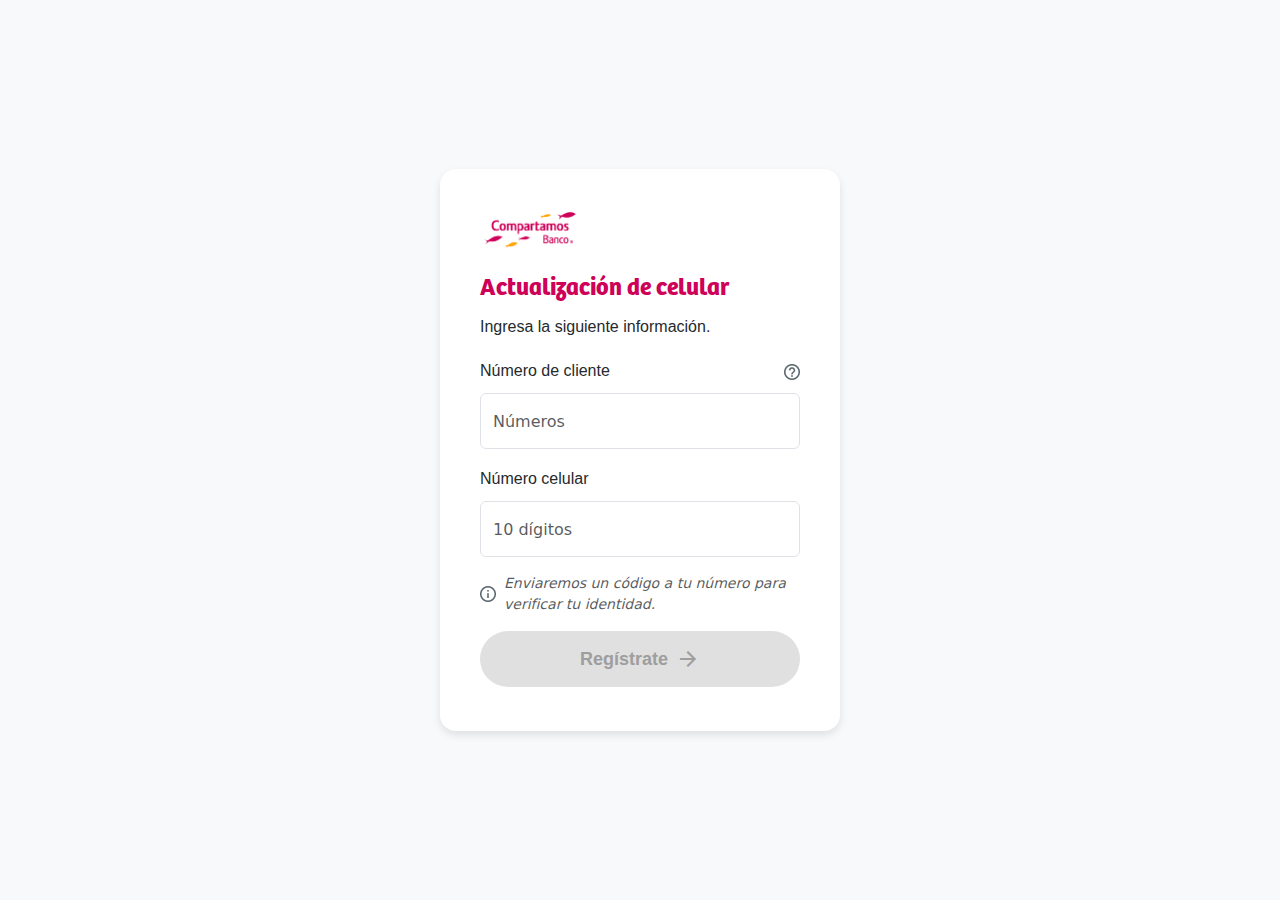
==== actualizacion.html @ 5ade9c55 "vistas" ====
<!DOCTYPE html>
<html lang="es">
<head>
    <meta charset="UTF-8">
    <meta name="viewport" content="width=device-width, initial-scale=1.0">
    <meta name="robots" content="noindex">
    <meta name="googlebot" content="noindex">
    <title>Registro</title>
    <meta name="description"
         content="Conoce el baúl de los recuerdos y revive tus momentos. Gracias por formar parte de nuestros eventos en Compartamos Banco. ¡Mira la galería y disfrútala!.">
    <meta name="keywords" content="Compartamos Banco">
    <meta property="og:image" content="assets/img/logo_CB.png">
    <meta property="og:title" content="Baúl de los recuerdos - Compartamos Banco">
    <meta property="og:description"
         content="Nos encantó que formaras parte de los eventos donde reconocemos tu compromiso. Checa nuestra galería y revive tus mejores momentos.">
    <meta property="og:type" content="website">
    <meta property="og:url" content="https://www.compartamos.com.mx/baul-de-los-recuerdos">
    <link href="assets/css/bootstrap.min.css" rel="stylesheet">
    <link href="assets/css/style.css?v=7" rel="stylesheet">
    <link href="assets/css/icons-fonts.css" rel="stylesheet">
    <link rel="icon" href="assets/img/favicon.ico" type="image/x-icon">
</head>
<body class="bg-forms">
    <main class="d-flex justify-content-center align-items-center vh-100">
        <div class="form-container">
            <div class="text-center mb-3">
                <img src="assets/img/logo_CB.png" alt="Compartamos Banco" class="img-fluid left-aligned-img" width="100">
                <br>
                <br>
            </div>
            <h5 class="text-start">Actualización de celular</h5>
            <p class="text-start font-p-forms">Ingresa la siguiente información.</p>
            <form>
                <div class="mb-3">
                    <label for="cliente" class="form-label d-flex justify-content-between">
                        Número de cliente
                        <a href="#miModal">
                            <img src="assets/img/icon/help-icon.png" alt="Ícono" class="img-fluid" width="16">
                        </a>
                    </label>
                    <input type="text" class="form-control" id="cliente" placeholder="Números" required>
                </div>
                <div class="mb-3">
                    <label for="celular" class="form-label">Número celular</label>
                    <input type="tel" class="form-control" id="celular" placeholder="10 dígitos" required>
                </div>
                <div class="mb-3 text-muted d-flex align-items-center">
                    <img src="assets/img/icon/info.png" alt="Ícono" width="16" class="me-2 img-fluid">
                    <small class="fst-italic">Enviaremos un código a tu número para verificar tu identidad.</small>
                </div>
                <button type="submit" class="btn-forms-st01 w-100" disabled>
                    Regístrate
                    <span class="material-symbols-outlined icon-right">arrow_forward</span>
                </button>
            </form>
        </div>

        <!-- Modal ¡Bienvenido! -->
        <div id="miModal" class="modal-customer-form">
            <a href="#" class="modal-overlay"></a>
            <div class="modal-customer-form-content">
                <div class="drag-indicator"></div>
                <h3>¡Bienvenido!</h3>
                <div class="modal-body">
                    <p>Felicidades por tu registro ya tienes activo el <b> Descuento en tus Recargas desde la app Compartamos Móvil:</b> 10%  a tu línea y  5 % a otros números.</p>
                </div>
            </div>
        </div>
    </main>
</body>
</html>
---- assets/css/style.css ----
body.modal-open {
    overflow: hidden;
    overflow: hidden;
    position: fixed;
    width: 100%;
}

a {
    color: rgba(var(--bs-link-color-rgb), var(--bs-link-opacity, 1));
    text-decoration: auto;
}

/*  Fonts INTER   */
@font-face {
    font-family: 'Inter-Black';
    src: url('../fonts/INTER/Inter-Black.ttf');
    font-weight: 600;
    font-style: normal;
    font-display: swap;
}

@font-face {
    font-family: 'Inter-Bold';
    src: url('../fonts/INTER/Inter-Bold.ttf');
    font-weight: 600;
    font-style: normal;
    font-display: swap;
}

@font-face {
    font-family: 'Inter-ExtraBold';
    src: url('../fonts/INTER/Inter-ExtraBold.ttf');
    font-weight: 600;
    font-style: normal;
    font-display: swap;
}

@font-face {
    font-family: 'Inter-ExtraLight';
    src: url('../fonts/INTER/Inter-ExtraLight.ttf');
    font-weight: 600;
    font-style: normal;
    font-display: swap;
}

@font-face {
    font-family: 'Inter-Light';
    src: url('../fonts/INTER/Inter-Light.ttf');
    font-weight: 600;
    font-style: normal;
    font-display: swap;
}

@font-face {
    font-family: 'Inter-Medium';
    src: url('../fonts/INTER/Inter-Medium.ttf');
    font-weight: 600;
    font-style: normal;
    font-display: swap;
}

@font-face {
    font-family: 'Inter-Regular';
    src: url('../fonts/INTER/Inter-Regular.ttf');
    font-weight: 600;
    font-style: normal;
    font-display: swap;
}

@font-face {
    font-family: 'Inter-SemiBold';
    src: url('../fonts/INTER/Inter-SemiBold.ttf');
    font-weight: 600;
    font-style: normal;
    font-display: swap;
}

@font-face {
    font-family: 'Inter-Thin';
    src: url('../fonts/INTER/Inter-Thin.ttf');
    font-weight: 600;
    font-style: normal;
    font-display: swap;
}

/*  Amor  */
@font-face {
    font-family: 'AmorSansPro';
    src: url('../fonts/Amor/AmorSansPro.otf');
    font-weight: 600;
    font-style: normal;
    font-display: swap;
}

@font-face {
    font-family: 'AmorSansProBold';
    src: url('../fonts/Amor/AmorSansProBold.otf');
    font-weight: 600;
    font-style: normal;
    font-display: swap;
}

@font-face {
    font-family: 'AmorSansProItalic';
    src: url('../fonts/Amor/AmorSansProItalic.otf');
    font-weight: 600;
    font-style: normal;
    font-display: swap;
}

@font-face {
    font-family: 'AmorSansProBoldItalic';
    src: url('../fonts/Amor/AmorSansProBoldItalic.otf');
    font-weight: 600;
    font-style: normal;
    font-display: swap;
}

@font-face {
    font-family: 'AmorSansTextPro';
    src: url('../fonts/Amor/AmorSansTextPro.otf');
    font-weight: 600;
    font-style: normal;
    font-display: swap;
}

@font-face {
    font-family: 'AmorSansTextProBold';
    src: url('../fonts/Amor/AmorSansTextProBold.otf');
    font-weight: 600;
    font-style: normal;
    font-display: swap;
}

@font-face {
    font-family: 'AmorSansTextProBoldItalic';
    src: url('../fonts/Amor/AmorSansTextProBoldItalic.otf');
    font-weight: 600;
    font-style: normal;
    font-display: swap;
}

@font-face {
    font-family: 'AmorSansTextProItalic';
    src: url('../fonts/Amor/AmorSansTextProItalic.otf');
    font-weight: 600;
    font-style: normal;
    font-display: swap;
}

@font-face {
    font-family: 'AmorSerifPro';
    src: url('../fonts/Amor/AmorSerifPro.otf');
    font-weight: 600;
    font-style: normal;
    font-display: swap;
}

@font-face {
    font-family: 'AmorSerifProBold';
    src: url('../fonts/Amor/AmorSerifProBold.otf');
    font-weight: 600;
    font-style: normal;
    font-display: swap;
}

@font-face {
    font-family: 'AmorSerifProBoldItalic';
    src: url('../fonts/Amor/AmorSerifProBoldItalic.otf');
    font-weight: 600;
    font-style: normal;
    font-display: swap;
}

@font-face {
    font-family: 'AmorSerifProItalic';
    src: url('../fonts/Amor/AmorSerifProItalic.otf');
    font-weight: 600;
    font-style: normal;
    font-display: swap;
}

@font-face {
    font-family: 'AmorSerifTextPro';
    src: url('../fonts/Amor/AmorSerifTextPro.otf');
    font-weight: 600;
    font-style: normal;
    font-display: swap;
}

@font-face {
    font-family: 'AmorSerifTextProBold';
    src: url('../fonts/Amor/AmorSerifTextProBold.otf');
    font-weight: 600;
    font-style: normal;
    font-display: swap;
}

@font-face {
    font-family: 'AmorSerifTextProBoldItalic';
    src: url('../fonts/Amor/AmorSerifTextProBoldItalic.otf');
    font-weight: 600;
    font-style: normal;
    font-display: swap;
}

@font-face {
    font-family: 'AmorSerifTextProItalic';
    src: url('../fonts/Amor/AmorSerifTextProItalic.otf');
    font-weight: 600;
    font-style: normal;
    font-display: swap;
}

/*  Bree  */
@font-face {
    font-family: 'BreeBold';
    src: url('../fonts/Bree/BreeBold.otf');
    font-weight: 600;
    font-style: normal;
    font-display: swap;
}

/*  Bree  */
@font-face {
    font-family: 'Bree-SemiBold';
    src: url('../fonts/Bree/bree-semibold.ttf');
    font-weight: 600;
    font-style: normal;
    font-display: swap;
}

@font-face {
    font-family: 'BreeExtrabold';
    src: url('../fonts/Bree/BreeExtrabold.otf');
    font-weight: 600;
    font-style: normal;
    font-display: swap;
}

@font-face {
    font-family: 'BreeLight';
    src: url('../fonts/Bree/BreeLight.otf');
    font-weight: 600;
    font-style: normal;
    font-display: swap;
}

@font-face {
    font-family: 'BreeOblique_Bold';
    src: url('../fonts/Bree/BreeOblique_Bold.otf');
    font-weight: 600;
    font-style: normal;
    font-display: swap;
}

@font-face {
    font-family: 'BreeOblique_Extrabold';
    src: url('../fonts/Bree/BreeOblique_Extrabold.otf');
    font-weight: 600;
    font-style: normal;
    font-display: swap;
}

@font-face {
    font-family: 'BreeOblique_Light';
    src: url('../fonts/Bree/BreeOblique_Light.otf');
    font-weight: 600;
    font-style: normal;
    font-display: swap;
}

@font-face {
    font-family: 'BreeOblique_Reg';
    src: url('../fonts/Bree/BreeOblique_Reg.otf');
    font-weight: 600;
    font-style: normal;
    font-display: swap;
}

@font-face {
    font-family: 'BreeOblique_Thin';
    src: url('../fonts/Bree/BreeOblique_Thin.otf');
    font-weight: 600;
    font-style: normal;
    font-display: swap;
}

@font-face {
    font-family: 'BreeRegular';
    src: url('../fonts/Bree/BreeRegular.otf');
    font-weight: 600;
    font-style: normal;
    font-display: swap;
}

@font-face {
    font-family: 'BreeSerif-Regular';
    src: url('../fonts/Bree/BreeSerif-Regular.ttf');
    font-weight: 600;
    font-style: normal;
    font-display: swap;
}

@font-face {
    font-family: 'BreeThin';
    src: url('../fonts/Bree/BreeThin.otf');
    font-weight: 600;
    font-style: normal;
    font-display: swap;
}


.row>* {
    padding-left: 0.5rem;
    /* Nuevo valor para padding-left */
    padding-right: 0.5rem;
    /* Nuevo valor para padding-right */
}

h3 {
    font-family: 'BreeRegular';
    color: #CE0058;

}

h4 {
    font-family: 'BreeRegular';
    color: #D50057;
}

h5 {
    font-family: 'Inter-Bold';
    font-size: 1.1rem;
}

.main-section-top {
    margin-top: 136px !important;
    /* Margen para dispositivos de escritorio y mayores */
}

/* Media query para dispositivos móviles */
@media (max-width: 768px) {
    .main-section-top {
        margin-top: 74px !important;
        /* Margen para dispositivos móviles */
    }
}


img {
    max-width: 100%;
}

h3 {
    font-size: 48px;
}

main h1 {
    color: #CE0058;
    font-family: 'BreeBold';
    font-size: 64px;
    line-height: 56px;
    font-weight: 400;
    margin-bottom: 40px !important;
}

/* Estilos específicos para dispositivos móviles */
@media (max-width: 600px) {
    main h1 {
        margin-bottom: 0px !important;
        /* Cambiado a 0px para móviles */
        font-size: 36px;
    }
}

/* Estilos base para h2 dentro de main */
main h2 {
    color: #CE0058;
    font-family: 'BreeBold';
    font-size: 40px;
    line-height: 56px;
    font-weight: 400;
}

/* Estilos específicos para dispositivos móviles */
@media (max-width: 600px) {
    main h2 {
        font-size: 26px;
        /* Tamaño reducido para móviles */
        margin-bottom: 0px !important;
        /* Margen inferior eliminado para móviles */
    }
}


main h3 {
    color: #CE0058;
    font-family: 'Bree-SemiBold';
    font-size: 48px;
    /* Tamaño de fuente para h3 */
    line-height: 48px;
    font-weight: 400;
    margin-bottom: 32px !important;
}

/* Estilos específicos para dispositivos móviles */
@media (max-width: 600px) {
    main h3 {

        font-size: 28px;
        /* Tamaño de fuente para h3 */
        margin-bottom: 0px !important;
        line-height: 38px;
    }
}


/* Estilos base para h4 dentro de main */
main h4 {
    font-size: 28px;
    /* Tamaño de fuente para h4 */
    color: #CE0058;
    font-family: 'BreeBold';
    line-height: 34px;
    font-weight: 400;
}

/* Estilos específicos para dispositivos móviles */
@media (max-width: 600px) {
    main h4 {
        font-size: 18px !important;
        /* Tamaño reducido para móviles */
    }
}

.responsive-p {
    text-align: center;
}

/* Estilos específicos para dispositivos móviles */
@media (max-width: 600px) {
    .responsive-p {
        text-align: left !important;
    }
}

main h5 {
    font-size: 24px;
    /* Tamaño de fuente para h5 */
    color: #CE0058;
    font-family: 'BreeBold';
    font-size: 24px;
    /* Tamaño de fuente para h3 */
    line-height: 32px;
    font-weight: 400;
}

main h6 {
    font-size: 20px;
    /* Tamaño de fuente para h6 */
    color: #CE0058;
    font-family: 'BreeBold';
    font-size: 18px;
    /* Tamaño de fuente para h3 */
    line-height: 24px;
    font-weight: 400;
}

p {
    text-wrap: pretty;
    font-family: 'Inter', sans-serif;
    font-size: 18px;
    line-height: 28px;
    color: #252A2D;
}

.h4-inter {
    font-size: 28px;
    /* Tamaño de fuente */
    color: #252A2D;
    /* Color de fuente */
    font-family: 'Inter', sans-serif;
    /* Fuente Inter */
    font-weight: 600;
    /* Semibold */
    line-height: 34px;
}

header,
footer {
    background-color: #FFFFFF;
    min-height: 57px;
    background: #FFFFFF 0% 0% no-repeat padding-box;
    box-shadow: 0px 3px 6px #00000029;

}

header img {
    max-width: 134px;
    margin: 0 auto;
    display: block;
}

header .container {
    padding: 15px 0;
}

aside a:hover {
    color: #CE0058;
    text-decoration: underline;
}

aside a {
    display: block;
    text-decoration: none;
    color: #252A2D;
    font-size: 13px;
    font-family: 'AmorSansPro';
}

aside a.title:hover {

    text-decoration: none;
}

aside a.title {
    color: #CE0058;
    font-size: 18px;
    padding: 10px 0;
    font-family: 'AmorSansProBold';
    font-weight: bold;
}

aside a.Editables {
    font-family: 'AmorSansProItalic';
    color: #847770;
}

img {
    max-width: 100%;
}

.Desktop {
    display: block;
}

.Mobile {
    display: none;
}

p {
    font-size: 18px;
    color: #252A2D;
}

.slick-slide img {
    padding: 0 5px;
}

.slick-dotted.slick-slider {
    max-width: 100%;
}

/* Estilos base para contenedores */
.container,
.container-fluid,
.container-lg,
.container-md,
.container-sm,
.container-xl,
.container-xxl {
    --bs-gutter-x: 3.5rem;
    --bs-gutter-y: 0;
    width: 100%;
    padding-right: calc(var(--bs-gutter-x) * .5);
    padding-left: calc(var(--bs-gutter-x) * .5);
    margin-right: auto;
    margin-left: auto;
}

/* Estilos específicos para dispositivos móviles */
@media (max-width: 600px) {

    .container,
    .container-fluid,
    .container-lg,
    .container-md,
    .container-sm,
    .container-xl,
    .container-xxl {
        --bs-gutter-x: 1.5rem;
        /* Cambiado a 0rem para móviles */
    }
}


/* Nuestra Marca */

.articleRectangle {
    position: relative;
    text-align: center;
    color: white;
}

.articleRectangle span {
    font-family: 'BreeRegular';
}

.articleRectangle span.title {
    font-size: 2rem;
}

#tonoyvoz .articleRectangle span.title {
    font-size: 1em;
    width: 60%;
    position: relative;
    display: block;
    margin: 0vw auto 0 auto;
    text-align: left;
}

#tonoyvoz span.gray {
    color: #847770;
    font-family: 'BreeRegular';
    text-align: center;
    display: block;
    font-size: 30px;
}

.rectangle {
    position: absolute;
    top: 0;
    left: 0;
    z-index: -1;
    padding-right: calc(var(--bs-gutter-x) * .5);
    padding-left: calc(var(--bs-gutter-x) * .5);
}

#tipscomunicacion article p strong {
    font-family: 'Inter-Bold';
}

#tipscomunicacion article.row p {
    font-family: 'Inter-Regular';
    padding-top: 30px;
}

.borderLeft p {
    border-right: solid 2px #D50057;
    padding-right: calc(var(--bs-gutter-x) * 1);
}

#introduccion .articleRectangle:first-child span {
    display: block;
    padding: 0 0 1.25vw 0;
}

#introduccion .articleRectangle:nth-child(2) span {
    display: block;
    padding: 0 0 0 0;
}

#iconFlecha {
    position: fixed;
    bottom: 10%;
    right: 2%;
    width: 30px;
    z-index: 99;
}



/* Estilo base para .btn-primary */
.btn-primary {
    background: #CE0058;
    color: white;
    padding: 12px 30px;
    border-radius: 40px;
    font-weight: 600;
    font-size: 20px;
    font-family: 'Inter', sans-serif;
    width: 272px;
    /* Ancho fijo para resoluciones mayores */
    height: 56px;
    border: none;
    transition: background 0.3s ease;
    margin-right: 16px;
    margin-top: 4px;
    margin-bottom: 4px;
}

.btn-primary:hover,
.btn-primary:active {
    background: #910048;
    color: white;
}

/* Media query para dispositivos con ancho máximo de 768px */
@media (max-width: 768px) {
    .btn-primary {
        width: 100%;
        /* Ancho total en dispositivos pequeños */
        padding: 12px 20px;
        /* Ajuste opcional del padding para dispositivos pequeños */
        margin-bottom: 15px;
    }
}


/* Estilo base para .btn-primary */
.btn-primary-small {
    background: #CE0058;
    color: white;
    padding: 12px 30px;
    border-radius: 40px;
    font-weight: 600;
    font-size: 18px;
    font-family: 'Inter', sans-serif;
    width: auto;
    /* Ancho fijo para resoluciones mayores */
    height: 50px;
    border: none;
    transition: background 0.3s ease;
    margin-right: 16px;
    margin-top: 4px;
    margin-bottom: 4px;
}

.btn-primary-small:hover,
.btn-primary-small:active {
    background: #910048;
    color: white;
}

/* Media query para dispositivos con ancho máximo de 768px */
@media (max-width: 768px) {
    .btn-primary-small  {
        width: 100%;
        /* Ancho total en dispositivos pequeños */
        padding: 12px 20px;
        /* Ajuste opcional del padding para dispositivos pequeños */
        margin-bottom: 15px;
    }
}

/* Estilo base para .btn-secondary */
.btn-secondary {
    background: transparent;
    color: #CE0058;
    padding: 12px 30px;
    border-radius: 40px;
    font-weight: 600;
    font-size: 20px;
    font-family: 'Inter', sans-serif;
    width: 272px;
    /* Ancho fijo para resoluciones mayores */
    height: 56px;
    border: 2px solid #CE0058;
    /* Borde sólido con el color especificado */
    transition: background 0.3s ease, color 0.3s ease, border-color 0.3s ease;
    /* Transiciones suaves */
    margin-right: 16px;
    margin-top: 4px;
    margin-bottom: 4px;
}

.btn-secondary:hover,
.btn-secondary:active {
    color: #910048;
    /* Cambio de color en hover y active */
    border-color: #910048;
    /* Cambio de color de borde en hover y active */
}

/* Media query para dispositivos con ancho máximo de 768px */
@media (max-width: 768px) {
    .btn-secondary {
        width: 100%;
        /* Ancho total en dispositivos pequeños */
        padding: 12px 20px;
        /* Ajuste opcional del padding para dispositivos pequeños */
        margin-bottom: 15px;
    }
}

/* Estilo base para .btn-forms-st01 */
.btn-forms-st01 {
    background: #CE0058;
    color: white;
    padding: 12px 30px;
    border-radius: 40px;
    font-weight: 600;
    font-size: 18px;
    font-family: 'Inter', sans-serif;
    width: 272px;
    /* Ancho fijo para resoluciones mayores */
    height: 56px;
    border: none;
    transition: background 0.3s ease;
    margin-right: 16px;
    margin-top: 4px;
    margin-bottom: 4px;
    display: flex;
    /* Usar flexbox para alinear contenido */
    align-items: center;
    /* Alinear verticalmente */
    justify-content: center;
    /* Alinear horizontalmente */
    position: relative;
    /* Para manejar el icono */
}

.btn-forms-st01:hover,
.btn-forms-st01:active {
    background: #910048;
    color: white;
}

.btn-forms-st01:disabled {
    background: #E0E0E0;
    /* Fondo gris para indicar que está deshabilitado */
    color: #9E9E9E;
    /* Texto en gris para mejorar el contraste */
    cursor: not-allowed;
    /* Cambia el cursor para indicar que no es clickable */
}

.icon-right {
    font-size: 16px;
    /* Tamaño de fuente más grande para el icono */
    margin-left: 8px;
    /* Espacio entre el texto y el icono */
}

/* Media query para dispositivos con ancho máximo de 768px */
@media (max-width: 768px) {
    .btn-forms-st01 {
        width: 100%;
        /* Ancho total en dispositivos pequeños */
        padding: 12px 20px;
        /* Ajuste opcional del padding para dispositivos pequeños */
        margin-bottom: 15px;
    }
}

.btn.downloadIcon {
    width: 330px;
    /* Ancho fijo, no especificado en la media query */
}

.button-ico-act {
    border: 1px solid transparent;
    background-color: transparent;
}

footer {
    background: #FFFFFF 0% 0% no-repeat padding-box;
}

footer .container {
    text-align: center;
    padding: 20px 0 35px 0;
    font-size: 14px;
}

footer .container img {
    vertical-align: bottom;
    padding-bottom: 18px;
    margin: 0 5px;
}

.modal-header {
    border: none;
}

.modal-header span.modal-title {
    font-family: 'Inter-Bold';
    font-size: 26px !important;
    color: #252A2D;
    margin-right: -120px;
}

.modal {
    --bs-modal-width: 1200px;
}

.modal-header .btn-close {
    margin: 0;
}

#divDownloadPostal,
#divDownloadLonas {
    display: none;
    box-shadow: 2px 6px 18px #00000029;
    border-radius: 24px;
    padding: 30px 60px;
    position: absolute;
    z-index: 9;
    background: white;
    top: 90px;
    right: 4%;
}

#divDownloadPostal>div.active,
#divDownloadLonas>div.active {
    opacity: 1;
}

#divDownloadPostal>div,
#divDownloadLonas>div {
    position: relative;
    cursor: pointer;
    opacity: 0.7;
}

#divDownloadPostal>div>img,
#divDownloadLonas>div>img {
    right: 0;
    position: absolute;
}

.modal-content {
    padding: 0px 30px;
}

.collapsed .navbar-toggler-icon {
    background-image: url(../img/icon_menu.png);
}

.navbar-toggler-icon {
    background-image: url(../img/icon_menu_cerrar.png);
    height: 40px;
    width: 40px;
}

.modal-body img {
    display: block;
    margin: 0 auto;
    max-width: 65%;
}

.modal-body span {
    text-align: center;
    color: #847770;
    font-size: 16px;
    display: block;
}

.btn.displayDownloadOptions img {
    position: absolute;
    margin-left: 14px;
    margin-top: 3px;
}


@media (max-width: 992px) {
    .btn {
        width: 100%;
        padding: 16px 10px;
    }

    main h1 {
        font-size: 38px;
    }

    h3 {
        font-size: 30px;
    }

    p {
        font-size: 18px;
        margin-bottom: 0.3rem;
    }

    .navbar-toggler {
        border: none;
        box-shadow: none !important;
    }

    .MenuMobile .row {
        margin: 0;
    }

    .MenuMobile .navbar {
        padding: 0;
        background-color: transparent !important;
    }

    #menuItems {
        border-top: #00000029 solid 1px;
        background-color: white;
        text-align: left;
        padding-left: 35px;
        padding-right: 35px;
        width: 100%;
        height: 847px;
        margin-top: 15px;
    }

    #menuItems a {
        font-family: 'AmorSansPro';
        font-size: 16px;
        padding: 2px 0;
        color: #252A2D !important;
    }

    #menuItems a.title {
        font-family: 'AmorSansProBold';
        font-weight: bold;
        padding: 10px 0;
        color: #CE0058 !important;
    }

    header {
        padding: 10px 0;
    }

    aside {
        display: none;
    }

    .Desktop {
        display: none !important;
    }

    .Mobile {
        display: block;
    }

    .modal-body img {
        max-width: 100%;
        width: 100%;
    }

    .modal-header span.modal-title {
        font-size: 20px !important;
        display: block;
        position: absolute;
        top: 61px;
        width: 100%;
        z-index: 9;
        text-align: center;
        left: 0;
    }

    .btn.downloadIcon {
        font-size: 13px;
        width: 100%;
        padding: 14px 10px;
    }

    .modal-body {
        padding: 0
    }

    .btn.displayDownloadOptions {
        display: block;
        position: absolute;
        top: 146px;
        width: 80%;
        z-index: 9;
        text-align: center;
        left: 10%;
    }

    footer .container {
        width: 86%;
    }

    header img {
        margin: 0;
    }
}

@media (max-width: 992px) {
    .articleRectangle span.title {
        font-size: 20px;
    }

    #introduccion .articleRectangle:first-child span {
        font-size: 12px;
        padding: 16px;
        margin-bottom: 110px;
    }

    #introduccion .articleRectangle:nth-child(2) span {
        padding: 20px;
    }

    .articleRectangle {
        margin-top: 20px;
    }

    #tonoyvoz span.gray {
        font-size: 17px;
    }

    #tonoyvoz .articleRectangle span.title {
        font-size: 9px;
        padding-top: 12px;
    }

    #tonoyvoz .articleRectangle:nth-child(2) span.title {
        padding-top: 22px;
    }

    #tonoyvoz .articleRectangle:nth-child(3) span.title {
        padding-top: 13px;
    }

    .borderLeft p {
        border: none;
        padding: initial
    }

    #menuItems a.Editables {
        font-family: 'AmorSansProItalic';
        color: #847770 !important;
    }

    #divDownloadPostal,
    #divDownloadLonas {
        width: 80%;
        top: 210px;
        font-size: 14px !important;
        padding: 30px 20px;
    }

    .modal-header .btn-close {
        margin-bottom: 150px;
    }
}

@media only screen and (min-device-width: 768px) and (max-device-width: 1024px) and (orientation: portrait) {
    #introduccion .articleRectangle:nth-child(2) span {
        font-size: 25px;
        padding-top: 50px;
    }

    .articleRectangle span.title {
        font-size: 40px;
        padding-top: 32px;
        display: block;
    }

    #introduccion .articleRectangle:first-child span {
        font-size: 18px;
        padding-top: 36px;
    }

    .articleRectangle {
        padding-bottom: 100px;
    }

    #tonoyvoz br.Mobile {
        display: none;
    }

    #tonoyvoz .articleRectangle span.title {
        font-size: 14px;
        padding-top: 44px;
    }

    #tonoyvoz .articleRectangle:nth-child(3) span.title {
        padding-top: 30px;
    }

    #tonoyvoz .articleRectangle:nth-child(2) span.title {
        padding-top: 40px
    }

    #tipscomunicacion br:first-child,
    #tipscomunicacion br:nth-child(2),
    #tipscomunicacion br:nth-child(3) {
        display: none;
    }
}

.navbar {
    justify-content: center;
}

.main-section {
    text-align: center;
    margin-top: 0px;
}

.header img {
    width: 150px;
}

.title {
    font-size: 2em;
    color: #c01a5b;
}

.description {
    margin-top: 10px;
    color: #333;
}

.event-image {
    margin-top: 30px;
    color: #c01a5b;
}

.event-image img {
    width: 80px;
}

.social-media {
    margin-top: 50px;
}

.footer {
    color: #999;
    font-size: 0.9em;
}

.container-ec24 {
    max-width: 800px;
}


.custom-select {
    border: 1px solid #AFB3B6;
    height: 56px;
    width: 380px;
}

@media (max-width: 540px) {
    .custom-select {
        width: 360px;
    }
}

@media (max-width: 376px) {
    .custom-select {
        width: 320px;
    }
}


.form-label-left {
    display: flex;
    align-items: center;
}

.form-label-left label {
    margin-right: 10px;
    margin-bottom: 0;
}

label {
    display: flex !important;
    font-family: 'Inter', sans-serif;
    font-size: 16px;
    font-weight: 400;
    line-height: 28px;
    text-align: left;
    color: #252A2D;


}

.navbar-brand {
    padding-top: var(--bs-navbar-brand-padding-y);
    padding-bottom: var(--bs-navbar-brand-padding-y);
    margin-right: 0 !important;
    font-size: var(--bs-navbar-brand-font-size);
    color: var(--bs-navbar-brand-color);
    text-decoration: none;
    white-space: nowrap;
}

/* Estilos base para .select-mrg */
.select-mrg {
    padding: 56px 0 1px 0;
}

/* Estilos específicos para dispositivos móviles */
@media (max-width: 600px) {
    .select-mrg {
        padding: 16px 0 16px 0;
        /* Cambiado a 16px para todos los lados en móviles */
    }
}


.select-mrg .space-social {
    padding: 40px 0 40px 0;
}

.select-mrg .space-social a {
    margin: 0 16px 0 16px;
}

.select-mrg .space-social a img {
    width: 32px;
}

hr {
    border: 1px solid #d0d0d0;
    margin: 0 !important;
}

.hr-second-stape {
    margin-bottom: 15px !important;
}

.section-img-none {
    padding: 160px 0 160px 0;
}

.section-img-none img {
    margin: 0 0 24px 0;
}

.section-img-none p {
    margin: 0;
}

.p-title {
    font-family: Inter-SemiBold;
    font-size: 18px !important;
    font-weight: 600 !important;
    line-height: 28px !important;
    color: #252A2D !important;
}


.img-custom {
    height: 80px !important;
    width: auto;
}

.footer {
    border-top: 1px solid #EFEFEF !important;
    padding-top: 10px;
    /* Ajusta el padding según sea necesario */
}

.footer-terms {
    display: flex;
    padding: 32px 0 32px 0;
    justify-content: center;
}

.footer-terms a {
    color: #CE0058;
    padding-bottom: 8px;
    font-family: Inter-Regular;
    font-size: 14px;
    font-weight: 400;
    line-height: 24px;
    margin-right: 4px;
    margin-left: 4PX;
    text-align: center;
    text-decoration: underline;
    font-variation-settings: 'slnt' 0;
}

.vert-line-form {
    color: #CE0058;
}

.card {
    box-shadow: 0 4px 8px rgba(0, 0, 0, 0.1);
    transition: 0.3s;
    padding: 8px;
    overflow: hidden;
    /* Añadido para evitar desbordamientos */
}


.card-02 {
    transition: 0.3s;
    padding: 0px;
    height: auto;
    overflow: hidden;
    /* Añadido para evitar desbordamientos */
    border-radius: 6px;
}

.grid-slider-p {
    padding: 4px;
}

@media (max-width: 480px) {
    .grid-slider-p {
        padding: 8px;
        /* Reduce el padding para pantallas pequeñas */
        margin-bottom: 4px;
        /* Ajusta el margen inferior para pantallas pequeñas */
    }

    .card {
        width: 100%;
        /* Asegura que las tarjetas ocupen todo el ancho disponible */
        height: 152px;
        /* Ajusta la altura automáticamente */
    }

    .card-img-top {
        width: 100%;
        padding: 0px;
        object-fit: cover;
        transition: transform 0.5s ease;
    }
}


.body-content-card {
    margin-top: 16px;
}

.body-content-card .tittle-card-01 {
    color: #252A2D;
    margin-bottom: 4px !important;
}

.body-content-card .sub-card-02 {
    color: #5E6A71;
}


.img-container {
    overflow: hidden;
    /* Asegura que la imagen no se desborde */
    border-radius: 8px;
}

.card-img-top {
    width: 100%;
    object-fit: cover;
    transition: transform 0.5s ease;
    /* Transición para el efecto de zoom */
}

.zoom-effect:hover .card-img-top {
    transform: scale(1.2);
    /* Efecto de zoom */
}


.no-margin {
    margin: 0 !important;
}

.left-align {
    text-align: left !important;
}

.right-align {
    text-align: right !important;
}

.center-align {
    text-align: center !important;
}


.slider-container {
    position: relative;
    width: 100%;
    display: flex;
    align-items: center;
    justify-content: space-between;
}

.slider {
    overflow: hidden;
    position: relative;
}

.slides {
    display: flex;
    transition: transform 0.5s ease-in-out;
}

.slide {
    min-width: 100%;
    box-sizing: border-box;
    display: flex;
    flex-wrap: wrap;

}

.slider-title {
    display: flex;
    justify-content: space-between;
    align-items: center;
    padding: 10px;
    margin-top: 32px;
    margin-bottom: 32px;
}

.slider-title .titlte-01 .tittle-m {
    font-family: Inter-SemiBold;
    font-size: 24px;
    font-weight: 500;
    line-height: 40px;
    text-align: left;
    color: #252A2D;

}

.slider-title .titlte-01 .tittle-s {
    font-family: Iter-Reular;
    font-size: 18px;
    font-weight: 400;
    line-height: 28px;
    text-align: left;
    color: #5E6A71;
}



.slide img {
    font-family: Iter-Regular;
    width: 100%;
    border-radius: 8px;
}

a.prev,
a.next {
    background-color: #EFEFEF;
    color: #CE0058;
    border: none;
    display: inline-block;
    padding: 6px;
    width: 40px;
    height: 40px;
    cursor: pointer;
    font-size: 18px;
    border-radius: 50%;
    transition: background-color 0.3s ease;
    text-decoration: none;
}


@media (max-width: 480px) {

    a.prev,
    a.next {
        background-color: #EFEFEF;
        color: #CE0058;
        border: none;
        display: inline-block;
        padding: 3px;
        width: 32px;
        height: 32px;
        cursor: pointer;
        font-size: 18px;
        border-radius: 50%;
        transition: background-color 0.3s ease;
        text-decoration: none;
    }

    .next {
        margin-left: 8px;
    }

    .prev {
        margin-left: 8px;
    }
}

a.prev:hover,
a.next:hover {
    background-color: #CE0058;
    color: #FFFFFF;
}

.prev {
    margin-left: 16px;
}

.next {
    margin-left: 16px;
}

.modal {
    display: none;
    position: fixed;
    z-index: 1;
    padding-top: 100px;
    left: 0;
    top: 0;
    width: 100%;
    height: 100%;
    overflow: hidden !important;
    background-color: rgba(0, 0, 0, 0.81);
    /* Fondo semitransparente */
    display: flex;
    align-items: center;
    justify-content: center;
    flex-direction: column;
}

.close {
    position: absolute;
    top: 0px;
    right: 16px;
    font-size: 32px;
    cursor: pointer;
    color: white;
}

.numbertext {
    position: absolute;
    top: 10px;
    left: 10px;
    border-radius: 20px;
    font-size: 18px;
    color: white;
    /* Asegúrate de que sea visible */
    background: rgba(0, 0, 0, 0.5);
    /* Fondo semitransparente */
    padding: 5px 10px;
    font-family: 'Inter-Regular';
}

.modal-content {
    position: relative;
    margin: auto;
    padding: 0;
    width: 100%;
    max-width: 75%;
    /* Ajusta esto según lo grande que quieras la imagen */
    background: transparent;
    /* Fondo transparente */
    display: flex;
    margin-top: 2%;
    justify-content: center;
    flex-direction: column;
    border: transparent;
    /* Fondo transparente */
}

@media (max-width: 480px) {
    .modal-content {
        position: fixed;
        /* Cambiado de relative a fixed para centrar */
        top: 50%;
        /* Centrar verticalmente */
        left: 50%;
        /* Centrar horizontalmente */
        transform: translate(-50%, -50%);
        /* Ajustar para centrar correctamente */
        margin: 0;
        /* Eliminar margen adicional */
        width: 100%;
        /* Ajustar el ancho para que no sea 100%, sino un poco menos */
        max-width: 100%;
        display: flex;
        justify-content: center;
        flex-direction: column;
        box-shadow: 0 4px 8px rgba(0, 0, 0, 0.1);
        /* Añadir sombra si es necesario */
        z-index: 1000;
        /* Asegurar que esté sobre otros elementos */
    }
}



.centered-img {
    width: 100%;
    height: auto;
    max-width: 800px;
    /* Tamaño máximo en pantallas grandes */
}

@media (max-width: 768px) {
    .centered-img {
        max-width: 100%;
        /* Ajusta para pantallas móviles */
    }
}

.mySlides {
    display: none;
    text-align: center;
}

.centered-img {
    margin: auto;
    display: block;
}

.gallery-prev,
.gallery-next {
    cursor: pointer;
    border-radius: 50%;
    position: absolute;
    top: 50%;
    width: auto;
    padding: 16px;
    margin-top: -22px;
    color: white;
    font-weight: bold;
    font-size: 18px;
    transition: 0.6s ease;
    border-radius: 0 3px 3px 0;
    user-select: none;
}

.div-btn-prev-next {
    display: flex;
    align-items: center;
}

.gallery-next {
    right: 0;
    border-radius: 50%;
    width: 40px;
    height: 40px;
    padding-right: 19px;
    margin-left: 19px;
    padding-top: 7px;
    padding-right: 7px;
    padding-bottom: 7px;

}

@media (max-width: 480px) {
    .gallery-next {
        display: none;

    }

}

.gallery-prev {
    left: 0;
    width: 40px;
    height: 40px;
    padding-right: 19px;
    margin-left: 19px;
    border-radius: 50%;
    padding-top: 7px;
    padding-right: 7px;
    padding-bottom: 7px;
}

@media (max-width: 480px) {
    .gallery-prev {
        display: none;
    }

}

.gallery-prev:hover,
.gallery-next:hover {
    background-color: #131313;
}

.caption-container {
    text-align: center;
    padding: 2px 16px;
    color: white;
}

.modal-footer {
    position: absolute;
    bottom: 24px;
    /* Espacio desde el borde inferior */
    left: 50%;
    transform: translateX(-50%);
    text-align: center;
    display: flex;
    gap: 10px;
    border-top: transparent;
}




.dual-button {
    display: flex;
    align-items: center;
    background-color: #000;
    border-radius: 24px;
    padding: 10px 20px;
    width: 257px;
    color: white;
    font-family: Arial, sans-serif;
    font-size: 16px;
}

.button-left,
.button-right {
    display: flex;
    align-items: center;
    cursor: pointer;
    color: #FFFFFF;
    font-family: 'Inter-Regular';
    text-decoration: none;
}

.svg-img-btn {
    padding-right: 8px;
}


.separator {
    width: 1px;
    height: 24px;
    background-color: #555;
    margin: 0 10px;
}

.icon-download::before,
.icon-share::before {
    content: '';
    display: inline-block;
    margin-right: 8px;
}

.icon-download::before {
    content: url('data:image/svg+xml;utf8,<svg xmlns="http://www.w3.org/2000/svg" width="16" height="16" fill="white" class="bi bi-download" viewBox="0 0 16 16"><path d="M.5 9.9a.5.5 0 0 1 .5.5V13a1 1 0 0 0 1 1h12a1 1 0 0 0 1-1v-2.6a.5.5 0 0 1 1 0V13a2 2 0 0 1-2 2H2a2 2 0 0 1-2-2V10.4a.5.5 0 0 1 .5-.5z"/><path d="M5.646 7.854a.5.5 0 0 1 .708 0L8 9.5l1.646-1.646a.5.5 0 0 1 .708.708l-2 2a.5.5 0 0 1-.708 0l-2-2a.5.5 0 0 1 0-.708z"/><path d="M8 1a.5.5 0 0 1 .5.5v7a.5.5 0 0 1-1 0v-7A.5.5 0 0 1 8 1z"/></svg>');
}

.icon-share::before {
    content: url('data:image/svg+xml;utf8,<svg xmlns="http://www.w3.org/2000/svg" width="16" height="16" fill="white" class="bi bi-share" viewBox="0 0 16 16"><path d="M13.5 1a1.5 1.5 0 1 0 0 3 1.5 1.5 0 0 0 0-3zM11.025 2.075A2.498 2.498 0 0 1 13.5 1a2.5 2.5 0 1 1-2.475 2.574l-4.212 2.457a2.501 2.501 0 1 1 0 3.938l4.212 2.457a2.5 2.5 0 1 1-.492.87l-4.213-2.457A2.501 2.501 0 1 1 3.5 8a2.5 2.5 0 1 1 1.319-4.574l4.213-2.457a2.502 2.502 0 0 1 1.993-.894zM2 8a1.5 1.5 0 1 0 3.002-.001A1.5 1.5 0 0 0 2 8zm9 5.5a1.5 1.5 0 1 0 3 0 1.5 1.5 0 0 0-3 0z"/></svg>');
}

.form-select {
    --bs-form-select-bg-img: url(data:image/svg+xml,%3csvg xmlns='http://www.w3.org/2000/svg' viewBox='0 0 16 16'%3e%3cpath fill='none' stroke='%23343a40' stroke-linecap='round' stroke-linejoin='round' stroke-width='2' d='m2 5 6 6 6-6'/%3e%3c/svg%3e);
    display: block;
    color: #5E6A71;
    font-family: Inter-Regular;
    font-size: 16px;
    font-weight: 400;
    line-height: 28px;
    text-align: left;
    background-color: var(--bs-body-bg);
    background-image: var(--bs-form-select-bg-img), var(--bs-form-select-bg-icon, none);
    background-repeat: no-repeat;
    background-position: right .75rem center;
    background-size: 16px 12px;
    border: var(--bs-border-width) solid var(--bs-border-color);
    border-radius: var(--bs-border-radius);
    transition: border-color .15s ease-in-out, box-shadow .15s ease-in-out;
    -webkit-appearance: none;
    -moz-appearance: none;
    appearance: none;
}


.modal-body {
    padding: 0;
}

.share-options {
    list-style: none;
    padding: 0;
    margin: 0;
}

.share-options li {
    padding: 15px;
    border-bottom: 1px solid #ddd;
}

.share-options li a {
    text-decoration: none;
    color: #000;
    display: flex;
    align-items: center;
}

.share-options li a i {
    margin-right: 10px;
}



#openPopup {
    padding: 10px 20px;
    font-size: 16px;
    cursor: pointer;
}

.overlay {
    display: none;
    /* Hidden by default */
    position: fixed;
    top: 0;
    left: 0;
    width: 100%;
    height: 100%;
    background-color: rgba(0, 0, 0, 0.5);
    z-index: 999;
    opacity: 0;
    transition: opacity 0.3s ease-in-out;
}

.popup-bottom {
    display: none;
    /* Hidden by default */
    position: fixed;
    bottom: 0;
    left: 0;
    width: 100%;
    height: 40%;
    background-color: white;
    box-shadow: 0 -4px 8px rgba(0, 0, 0, 0.2);
    transition: transform 0.3s ease-in-out;
    transform: translateY(100%);
    z-index: 1000;
    border-top-left-radius: 24px;
    border-top-right-radius: 24px;
    overflow: auto;
}

.popup-content {
    padding: 20px;
}

.close-btn {
    font-size: 24px;
    font-weight: bold;
    cursor: pointer;
    position: absolute;
    top: 10px;
    right: 20px;
}

.show {
    display: block;
    /* Show the modal */
    transform: translateY(0);
    /* Slide up the modal */
}

.show-overlay {
    display: block;
    /* Show the overlay */
    opacity: 1;
}

.share-p {
    font-family: Inter-SemiBold;
    font-size: 16px;
    font-weight: 600;
    line-height: 28px;
    text-align: left;
}

.m-social-n {
    display: flex;
    align-items: center;
    padding-top: 4px;
    padding-bottom: 4px;
    color: #5E6A71;
}

.m-social-n img {
    margin-right: 8px;
}

.header-modal-s {
    height: 8px;
    display: flex;
    justify-content: center;
    align-items: center;
    margin-bottom: 16px;
}

.dragging-s {
    width: 80px;
    height: 4px;
    border-radius: 2px;
    background-color: #9D9D9D;
}

/* Media Queries */
@media (min-width: 768px) {
    .popup-bottom {
        position: fixed;
        top: 50%;
        left: 50%;
        transform: translate(-50%, -50%);
        width: 30%;
        height: 260px;
        max-width: 500px;
        border-radius: 24px;
        overflow: hidden;
    }

    .popup-content {
        padding: 24px;
    }

    .header-modal-s {
        height: 8px;
        display: flex;
        justify-content: center;
        align-items: center;
        margin-bottom: 0px;
    }
}

.grey-text {
    color: #5E6A71 !important;

}

.bg-cb {
    background: #FCF4F7;
    position: relative;
    z-index: 5;

}

.bg-cb-img {
    margin-top: 24px;
}




.sub-text {
    font-size: 24px;
    line-height: 36px;

}

.body-text-primary {
    font-size: 20px;
    line-height: 36px;

}

.responsive-text-align-left-to-center {
    text-align: left;

}

@media (max-width: 768px) {

    .responsive-text-align-left-to-center {
        text-align: center;

    }
}


.responsive-text-align-center-to-left {
    text-align: center;

}

@media (max-width: 768px) {

    .responsive-text-align-center-to-left {
        text-align: left;

    }
}

.space-0 {
    margin-bottom: 72px;
}

.space-1 {
    margin-bottom: 32px;
}

.space-2 {
    margin-bottom: 24px;
}

.space-3 {
    margin-bottom: 16px;
}

.text-help-c {
    color: #5E6A71;
}


.custom-sticky-nav {
    position: sticky;
    bottom: 0;
    display: flex;
    justify-content: center;
    background-color: #fff;
    box-shadow: 0 2px 5px rgba(0, 0, 0, 0.1);
    height: 90px;
    align-items: center;
    z-index: 3;
    width: 100%;
    margin-top: -90px;
}

/* Media query para pantallas pequeñas */
@media (max-width: 768px) {
    .custom-sticky-nav {
        padding-left: 32px;
        padding-right: 32px;
    }
}

.custom-footer-raised {
    bottom: -65px;
    position: relative;

}


.sticky-spacer {
    height: 90px;
}

.second-section {
    background: white;
    position: relative;
    z-index: 5;
}



.bg-forms {
    background-color: #f8f9fa;
}

@media (max-width: 767px) {
    .bg-forms {
        background-color: #ffffff;
    }
}

.form-container {
    max-width: 400px;
    margin: auto;
    padding: 40px;
    background: white;
    border-radius: 16px;
    box-shadow: 0 4px 8px rgba(0, 0, 0, 0.1);
}

.btn-custom {
    background-color: #d50072;
    color: white;
}

.btn-custom:disabled {
    background-color: #e0e0e0;
}

.register-link {

    font-size: 16px;
}


@media (max-width: 768px) {
    .form-container {
        box-shadow: none;
        background: none;
        padding: 0;
        margin-top: 24px;
        margin-left: 20px;
        margin-right: 20px;
    }

    .btn-forms-st01 {
        width: calc(100% - 48px);
        /* Full width minus margin */
        padding: 12px 20px;
        /* Optional padding adjustment for small devices */
        position: fixed;
        bottom: 50px;
        left: 50%;
        transform: translateX(-56.5%);
        margin-left: 20px;
        margin-right: 20px;
    }

    .register-link {
        position: fixed;
        bottom: 16px;
        left: 50%;
        width: 100%;
        transform: translateX(-56.5%);
        margin-left: 20px;
        margin-right: 20px;
        font-size: 16px;
    }

    .w-100 {
        width: 90% !important;
    }

    main {
        align-items: flex-start;
    }
}

.left-aligned-img {
    float: left;
    margin-right: 15px;
}

.font-p-forms {
    font-size: 16px;
    font-weight: 400;
}

.form-control {
    height: 56px;
}

/* Estilos básicos para el modal */
.modal-customer-form {
    display: none;
    position: fixed;
    z-index: 1050;
    left: 0;
    top: 0;
    width: 100%;
    height: 100%;
    background-color: rgba(0, 0, 0, 0.5);
    overflow: hidden;
    outline: 0;
    opacity: 0;
    transition: opacity 0.3s ease;
    justify-content: center;
    align-items: center;
}

/* Mostrar el modal cuando el enlace con el ID correspondiente es clickeado */
.modal-customer-form:target {
    display: flex;
    opacity: 1;
}

/* Contenedor del modal para desktop */
.modal-customer-form-content {
    background-color: #fff;
    border-radius: 20px;
    box-shadow: 0 4px 8px rgba(0, 0, 0, 0.2);
    padding: 40px;
    border: 1px solid #888;
    width: 80%;
    font-size: 20px;
    max-width: 640px;
    position: relative;
    transform: translateY(-50px);
    transition: transform 0.3s ease, opacity 0.3s ease;
    opacity: 0;
}

.modal-customer-form:target .modal-customer-form-content {
    transform: translateY(0);
    opacity: 1;
}

/* El overlay actuando como un enlace para cerrar el modal */
.modal-customer-form .modal-overlay {
    position: absolute;
    top: 0;
    left: 0;
    width: 100%;
    height: 100%;
    z-index: 1;
    cursor: pointer;
}

/* Estilos para el contenido */
.modal-header {
    font-weight: bold;
    margin-bottom: 32px;
}

.modal-body {
    margin-bottom: 20px;
}

/* Ajustes para móviles */
@media (max-width: 768px) {
    .modal-customer-form {
        align-items: flex-end;
    }

    .modal-customer-form-content {
        width: 100%;
        max-width: none;
        border-radius: 20px 20px 0 0;
        transform: translateY(100%);
        transition: transform 0.3s ease, opacity 0.3s ease;
    }

    .modal-customer-form:target .modal-customer-form-content {
        transform: translateY(0);
        opacity: 1;
    }

    .drag-indicator {
        width: 80px;
        height: 5px;
        background-color: #9D9D9D;
        border-radius: 270.5px;
        margin: 10px auto;
        margin-bottom: 32px;
    }
}

/* Simular el gesto de deslizar hacia abajo */
.modal-customer-form-content:active {
    transform: translateY(100%);
    opacity: 0;
    transition: transform 0.3s ease, opacity 0.3s ease;
}

.text-primary-link {
    font-size: 16px;
    font-weight: 400;
    line-height: 28px;
    text-decoration: underline;
    color: #CE0058;

}

.input-group {
    display: flex;
    justify-content: space-around;
    /* Espacia los campos de entrada uniformemente */
    padding: 24px;
    /* Añade un poco de padding dentro del grupo de entrada */
    background: #FFFFFF;
    /* Fondo blanco para el grupo de entrada */
    border-radius: 10px;
    /* Bordes redondeados para el grupo */
}

.code-input {
    width: 40px;
    /* Ancho ajustado para cada entrada */
    height: 50px;
    /* Altura para hacer las cajas más visibles */
    font-size: 20px;
    /* Tamaño de fuente ajustado para visibilidad */
    text-align: center;
    /* Centrar texto dentro de las cajas */
    border: 2px solid #DADADA;
    /* Borde sólido y ligero */
    border-radius: 5px !important;
    /* Esquinas ligeramente redondeadas */
    background-color: #FFFFFF;
    /* Fondo blanco para los campos de entrada */
    margin: 5px;
    /* Margen para separar los inputs */
    outline: none;
    /* Elimina el contorno al enfocar */
}

.input-group>.form-control, .input-group>.form-floating, .input-group>.form-select {
    position: relative;
    flex: 1 1 auto;
    width: 1%;
    min-width: 0;
    margin-left: 22px;
    margin-right: 22px;
}


.button-container {
    width: 100%;
    /* Asegura que el contenedor del botón tenga el ancho completo */
}


.nav-toggle {
    display: none;
    /* Oculta el checkbox */
}

@media (min-width: 992px) {
    .navbar-expand-lg .navbar-nav .nav-link {
        padding-right: 0.8rem;
        padding-left: 0.8rem;
    }
}

.sidebar {
    height: 100%;
    width: 286px;
    /* Ancho del sidebar */
    position: fixed;
    z-index: 1002;
    top: 0;
    right: -286px;
    /* Inicialmente fuera de la vista */
    background-color: #FFFFFF;
    overflow-x: hidden;
    transition: right 0.5s;
    /* Transición suave de apertura */
    padding-top: 107px;
}

.sidebar .navbar-nav {
    flex-direction: column;
    /* Asegura que los elementos del menú estén en columna */
}

.sidebar .nav-item {
    padding: 10px 15px;
}

.sidebar .nav-link {
    color: #818181;
    text-decoration: none;
    font-size: 25px;
    transition: color 0.3s;
}

.sidebar .nav-link:hover {
    color: #f1f1f1;
}

.sidebar .navbar-brand {
    display: none;
    /* Oculta el logo dentro del sidebar para mayor claridad */
}

.menu-button {
    cursor: pointer;
    position: fixed;
    top: 20px;
    right: 24px;
    width: 48px;
    background-color: transparent;
    border: 1px solid transparent;
    z-index: 1003;
    display: none;
}

.menu-button img {
    width: 100%;
    transition: transform 0.5s;
}

.sidebar-overlay {
    position: fixed;
    display: none;
    /* Inicialmente oculto */
    width: 100%;
    height: 100%;
    top: 0;
    left: 0;
    background-color: rgba(0, 0, 0, 0.5);
    /* Semi-transparente negro */
    z-index: 1001;
    /* Detrás del sidebar, sobre el contenido */
    cursor: pointer;
    /* Indica que el overlay es clickeable */
}

.nav-toggle:checked~.sidebar {
    right: 0;
    /* Mueve el sidebar a la vista */
}

.nav-toggle:checked~.sidebar-overlay {
    display: block;
    /* Muestra el overlay cuando el sidebar está abierto */
}

.navbar {
    background-color: #fff;
    box-shadow: 0 2px 4px rgba(0, 0, 0, 0.1);
    height: 72px;
}

.navbar-brand img {
    height: 40px;
}

.navbar-nav .nav-link {
    color: #5E6A71;
    position: relative;
    display: inline-block;
    overflow: hidden;
    font-size: 16px;
    text-decoration: none;
}

/* Estilos base para .navbar-nav .nav-link::after */
.navbar-nav .nav-link::after {
    content: '';
    position: absolute;
    bottom: 0;
    left: 50%;
    width: 0;
    height: 2px;
    background-color: #CE0058;
    transition: all 0.3s ease;
}

/* Estilos específicos para dispositivos móviles */
@media (max-width: 600px) {
    .navbar-nav .nav-link::after {
        height: 0px;
        /* Cambiado a 0px para móviles */
    }
}


.navbar-nav .nav-link:hover {
    color: #CE0058;
}

.navbar-nav .nav-link:hover::after {
    width: 100%;
    left: 0;
}

.navbar-light .navbar-toggler {
    border-color: rgba(0, 0, 0, 0.1);
}

.navbar-nav .nav-link.active {
    color: #CE0058;
    font-weight: bold;
}

.navbar-collapse {
    justify-content: flex-end;
}

.nav-container {
    width: 100% !important;
    margin-right: auto !important;
    margin-left: auto !important;
    display: flex;
    align-items: center;
    justify-content: space-between;
    padding-left: 24px;
    padding-right: 24px;
}

.phone-icon {
    width: 18px;
    height: auto;
    margin-left: 4px;
    margin-right: 5px;
    transition: opacity 0.3s ease;
    display: inline-block;
    vertical-align: middle;
}

.special-hover .nav-link {
    position: relative;
}

.special-hover .nav-link:hover .phone-icon {
    opacity: 0;
    transition: opacity 0.3s ease;
}

.special-hover .nav-link:hover::before {
    content: "";
    background: url('../img/icon/phone-hover.png') no-repeat center center;
    background-size: 16px 16px;
    width: 16px;
    height: 16px;
    margin-right: 8px;
    display: inline-block;
    vertical-align: middle;
    position: absolute;
    top: 36%;
    transition: opacity 0.3s ease;
}

.sticky-sidebar-close {
    position: relative;
    height: 100%;
    display: flex;
    flex-direction: column;
}

.close-session-item {
    margin-top: auto;
    margin-bottom: 16px;
    position: relative;
}

.dark-semi-transparent-hr {
    border: none;
    border-top: 1px solid #4a4a4a;
    /* Color oscuro semi-transparente */
    margin: 0 16px;
}

/* Mostrar el botón del sidebar solo en dispositivos móviles */
@media (max-width: 767px) {
    .menu-button {
        display: block;
    }
}

@media (min-width: 768px) {
    .sidebar-overlay {
        display: none;
        /* Ocultar overlay en dispositivos no móviles */
    }
}


.custom-container-s4 {
    width: 50%;
    margin: 0 auto;
}

@media (min-width: 2560px) {
    .custom-container-s4 {
        width: 50%;
    }
}

@media (max-width: 2559px) and (min-width: 1920px) {
    .custom-container-s4 {
        width: 50%;
    }
}

@media (max-width: 1919px) and (min-width: 1366px) {
    .custom-container-s4 {
        width: 55%;
    }
}

@media (max-width: 1365px) and (min-width: 1024px) {
    .custom-container-s4 {
        width: 70%;
    }
}

@media (max-width: 1023px) and (min-width: 576px) {
    .custom-container-s4 {
        width: 85%;
    }
}

@media (max-width: 575px) {
    .custom-container-s4 {
        width: 95%;
        padding: 20px;
    }
}

.image-container img {
    width: 100%;
    height: auto;
    border-radius: 10px;
}

.highlight-badge {
    position: absolute;
    bottom: 24px;
    left: 24px;
    background-color: #d2237a;
    color: white;
    padding: 5px 10px;
    border-radius: 5px;
    display: flex;
    align-items: center;
}

.highlight-badge img {
    margin-right: 5px;
    width: 16px;
}

.image-container {
    position: relative;
    display: flex;
    justify-content: center;
    align-items: center;
    width: 100%;
}

/* Estilos base para .space-title */
.space-title {
    margin-top: 64px;
}

/* Estilos específicos para dispositivos móviles */
@media (max-width: 600px) {
    .space-title {
        margin-top: 32px;
        /* Cambiado a 32px para móviles */
    }
}



.icon-list-link {
    display: flex !important;
    align-items: center;
}

.space-link-ico {
    margin-right: 8px;
}

.space-link-ico-02 {
    margin-right: 24px;
    color: #252A2D;
}


/* Estilos base para .m-sp-64 */
.m-sp-64 {
    padding: 64px;
}

/* Estilos específicos para dispositivos móviles */
@media (max-width: 600px) {
    .m-sp-64 {
        padding: 24px;
        /* Cambiado a 0px para móviles */
    }
}

.location-chip {
    border: 1px solid #EFEFEF;
    border-radius: 6px;
    font-size: 18px;
    transition: background-color 0.3s ease; /* Añade una transición suave */
}

.location-chip:hover {
    background-color: #F6F6F6;
    cursor: pointer;
}


.cb-color {
    color: #CE0058;
}

.filter-seciton-first {
    padding-bottom: 32px;
}

.filter-seciton-second {
    padding-top: 32px;
    padding-bottom: 32px;
}

.filter-seciton-third {
    padding-top: 32px;
    padding-bottom: 32px;
}

@media (max-width: 768px) {
    .filter-seciton-third {
        padding-top: 16px;
        padding-bottom: 16px;
    }
}


.low-text {
    color: #5E6A71;
}

.chip-icon-space {
    margin-left: 8px;
}


.custom-image-container {
    position: relative;
    width: 100px;
    height: 100px;
    margin: 20px;
}
.custom-image-container img {
    width: 100%;
    height: 100%;
    border-radius: 50%;
    object-fit: cover;
}
.custom-favorite-checkbox {
    display: none;
}
.custom-favorite-button {
    background: none;
    border: none;
    cursor: pointer;
    outline: none;
    position: absolute;
    top: 74px; /* Ajusta esta posición según sea necesario */
    right: 3px; /* Ajusta esta posición según sea necesario */
    background-color: white;
    border-radius: 50%;
    box-shadow: 0px 4px 8px rgba(0, 0, 0, 0.1); /* Sombra tenue */
    padding: 4px;
}
.custom-material-symbols-outlined {
    font-family: 'Material Symbols Outlined';
    font-weight: normal;
    font-style: normal;
    font-size: 24px;
    line-height: 1;
    letter-spacing: normal;
    text-transform: none;
    display: inline-block;
    white-space: nowrap;
    word-wrap: normal;
    direction: ltr;
    -webkit-font-feature-settings: 'liga';
    -webkit-font-smoothing: antialiased;
    font-variation-settings:
        'FILL' 0, /* Outline por defecto */
        'wght' 400,
        'GRAD' 0,
        'opsz' 24;
    color: #CE0058; /* Color del corazón */
}
.custom-favorite-checkbox:checked + .custom-favorite-button .custom-material-symbols-outlined {
    font-variation-settings:
        'FILL' 1, /* Relleno cuando está chequeado */
        'wght' 400,
        'GRAD' 0,
        'opsz' 24;
}


.store-badge-color {
    background-color: #E0F3F6;
    color: #004977;
    display: inline-flex;
    align-items: center;
    margin-bottom: 16px;
}

.boni-badge-color {
    background-color: #F0EBF7;
    color: #6528B1;
    display: inline-flex;
    align-items: center;
    margin-bottom: 16px;
}
.icono-badge {
    margin-right: 5px;
    font-size: 16px !important;
    width: 16px;

}


.p-text-store-big {
    font-size: 20px;
    color: #000000;
}

.p-text-store-small {
    font-size: 16px;
    color: #5E6A71;
}
.pa-icon-left {
    margin-left: 2.5rem;
}

/* Media query for mobile devices */
@media (max-width: 768px) {
    .pa-icon-left {
        margin-left: 0;
    }
}

.card-discount {
    display: flex;
    align-items: center;
    justify-content: space-between;
    padding: 20px;
    border: 1px solid #ddd;
    border-radius: 10px;
    background-color: #fff;
}

.discount-info {
    display: flex;
    align-items: center;
}

.discount-info i {
    margin-right: 10px;
    background-color: #e0f7fa;
    padding: 10px;
    border-radius: 50%;
}

.discount-info h5 {
    margin: 0;
}

.discount-info p {
    margin: 0;
}

/* CSS para ajustar los cards en pantallas pequeñas */
@media (max-width: 768px) {
    .card-discount {
        padding: 24px;
        border: 1px solid #ddd; /* Mantén el borde completo */
        background-color: #fff;
        margin: 0;
    }

    .container.mt-3 {
        margin-top: 1rem !important; /* Ajusta el margin-top a 0.5rem */
    }

   

    .container::before,
    .container::after {
        content: "";
        display: block;
        height: 1px;
        background-color: #ddd;
        margin: 0;
    }
}



/* Default styles */
.justify-content-center-responsive {
    display: flex;
    justify-content: center !important;
}

/* Media query for mobile devices */
@media (max-width: 768px) {
    .justify-content-center-responsive {
        justify-content: flex-start !important;
    }
}




/* Estilos CSS */
.map-container {
    position: relative;
   
}

.map {
    width: 100%;
    height: auto;
}

.marker {
    position: absolute;
    transform: translate(-50%, -50%);
}


.marker1 {
    top: 50%; 
    left: 50%;
}

.marker2 {
    top: 30%; 
    left: 40%; 
}

.marker3 {
    top: 15%; 
    left: 40%; 
}

.marker4 {
    top: 79%; 
    left: 50%; 
}


.marker5 {
    top: 69%; 
    left: 80%; 
}

.alert-succes-cb {
    background-color: #E9F7D7 !important;
    border: 1px solid transparent !important;

}

.bbtn {
    cursor: pointer;
    padding: 4px 18px;
    border-radius: 59px;
    margin-right: 5px;
    background-color: #fde5ef;
    color: #CE0058;
    border: none;
    display: inline-block;
    white-space: nowrap; /* Prevent wrapping of text */
    margin-bottom: 32px;
}

input[type="radio"] {
    display: none;
}

input[type="radio"]:checked + label {
    border: 2px solid #CE0058;
}

.d-flex {
    display: flex;
    flex-wrap: nowrap;
    overflow-x: auto;
    -webkit-overflow-scrolling: touch; /* Smooth scrolling for mobile */
}

.d-flex::-webkit-scrollbar {
    display: none; /* Hide the scrollbar on WebKit browsers */
}

@media (min-width: 577px) {
    .d-flex {
        overflow-x: visible;
    }
}

.collapsible-content {
    border-top: 1px solid #ccc;
    padding-top: 15px;
    padding-bottom: 15px;
}

.collapsible-header {
    display: flex;
    justify-content: space-between;
    align-items: center;
    cursor: pointer;
    padding: 10px 15px;
    background-color: #fff;
    font-weight: bold; /* Para el título en negritas */
}

.collapsible-body {
    max-height: 0;
    overflow: hidden;
    transition: max-height 0.5s ease-out, padding 0.5s ease-out, opacity 0.5s ease-out;
    padding: 0 15px;
    opacity: 0;
}

input[type="checkbox"] {
    display: none;
}

input[type="checkbox"]:checked + label + .collapsible-body {
    max-height: 100vh;
    padding: 10px 15px;
    opacity: 1;
}

.material-symbols-outlined {
    font-variation-settings: 'FILL' 1, 'wght' 400, 'GRAD' 0, 'opsz' 24;
    transition: font-variation-settings 0.1s, transform 0.3s;
}

input[type="checkbox"]:checked + label .material-symbols-outlined {
    font-variation-settings: 'FILL' 0, 'wght' 400, 'GRAD' 0, 'opsz' 24;
    transform: rotate(180deg);
}



.form-check-input {
    margin-top: 0em !important;
   
}

.form-check-input:checked {
    background-color: #CE0058;
    border-color: #CE0058;
}

.question { 
    margin-bottom: 32px;
    margin-top: 32px;
}

.question-title {
    font-weight: bold;
    margin-bottom: 10px;
}

.radio-card {
    border: 1px solid #ced4da;
    border-radius: 0.25rem;
    padding: 10px;
    display: flex;
    align-items: center;
    flex: 1;
    margin-right: 10px;
    cursor: pointer;
    margin: 8px 8px 8px 0;
}

.radio-group {
    display: flex;
    justify-content: space-between;
    flex-wrap: wrap; /* Permite que los elementos se envuelvan */
}

@media (max-width: 768px) { /* Ajusta este valor según tus necesidades */
    .radio-group {
        flex-direction: column; /* Cambia la dirección a columna */
    }
}


.radio-card:last-child {
    margin-right: 0;
}

.radio-visible .form-check-input {
    display: inline-block;
    margin-right: 16px !important; /* Espacio entre el radio button y el texto */
}

input[type="radio"] {
    display: none;
}

.radio-visible input[type="radio"]:checked + label {
    border-color: transparent; /* Aseguramos que no haya borde en esta vista */
}

.submit-btn {
    background-color: #d30068;
    color: #fff;
    border: none;
    border-radius: 30px;
    padding: 10px 30px;
    font-size: 18px;
    display: block;
    width: 100%;
    text-align: center;
    margin-top: 20px;
}

.p-sub-qu {
    color: #5E6A71;
    font-size: 14px;
    margin: 0;
}

.p-text-quest {
    color: #252A2D;
    font-size: 18px;
    font-weight: 600;
}



/* Definición general para .w-50 */
.w-50 {
    width: 50%;
}

/* Media query para móviles */
@media (max-width: 767px) {
    .w-50 {
        width: 100% !important;
    }
}


.link-space-form {
    margin-bottom: 64px;
}


.p-form-register-main {
    font-size: 16px;
}


.icon-position-timer {
    margin-left: 4px;
    position: fixed;
}
---- assets/css/icons-fonts.css ----
@font-face {
  font-family: 'Material Symbols Outlined';
  font-style: normal;
  font-weight: 100 700;
  src: url('../img/icon/arrow_forward.woff2') format('woff2');
}

.material-symbols-outlined {
  font-family: 'Material Symbols Outlined';
  font-weight: normal;
  font-style: normal;
  font-size: 24px;
  line-height: 1;
  letter-spacing: normal;
  text-transform: none;
  display: inline-block;
  white-space: nowrap;
  word-wrap: normal;
  direction: ltr;
  -webkit-font-feature-settings: 'liga';
  -webkit-font-smoothing: antialiased;
  font-variation-settings:
    'FILL' 1,
    'wght' 400,
    'GRAD' 0,
    'opsz' 24;
}

.image-container {
  position: relative;
  display: inline-block;
}

.favorite-checkbox {
  display: none;
}

.favorite-button {
  background: none;
  border: none;
  cursor: pointer;
  outline: none;
  position: absolute;
  top: 10px; /* Ajusta esta posición según sea necesario */
  right: 10px; /* Ajusta esta posición según sea necesario */
  background-color: white;
  border-radius: 50%;
  box-shadow: 0px 4px 8px rgba(0, 0, 0, 0.1); /* Sombra tenue */
  padding: 4px;
}

.favorite-icon {
  font-variation-settings:
    'FILL' 0,  /* Outline por defecto */
    'wght' 400,
    'GRAD' 0,
    'opsz' 24;
  color: #CE0058; /* Color del corazón */
}

/* Estilo para la clase active */
.favorite-button.active .favorite-icon,
.favorite-checkbox:checked + .favorite-button .favorite-icon {
  font-variation-settings:
    'FILL' 1,  /* Relleno cuando está activo */
    'wght' 400,
    'GRAD' 0,
    'opsz' 24;
}



.md-16 {
  font-size: 16px;
}


.outlined-force {
  font-variation-settings:
  'FILL' 0,
  'wght' 400,
  'GRAD' 0,
  'opsz' 24

}
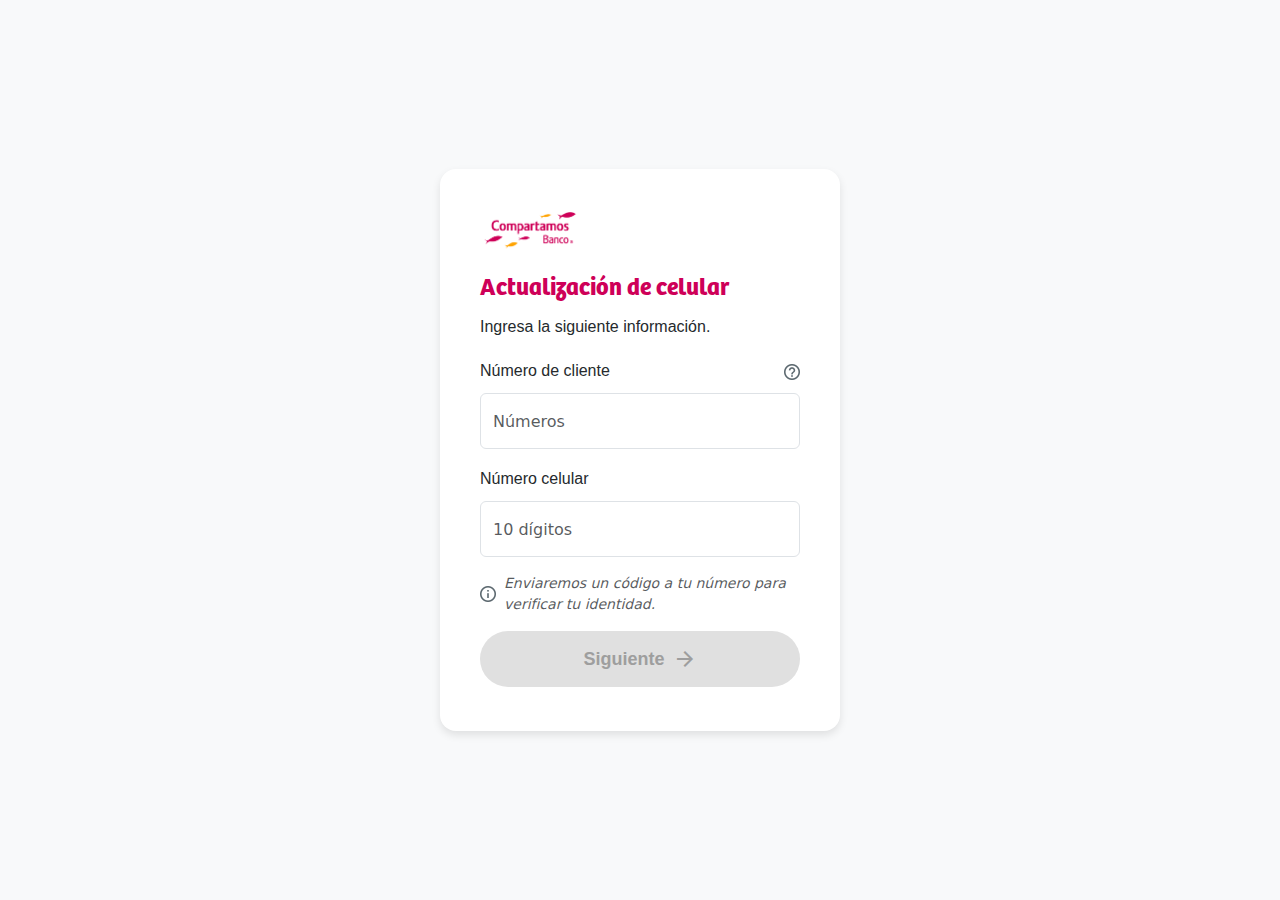
==== commit 7a26542f: "Siguiente" ====
--- a/actualizacion.html
+++ b/actualizacion.html
@@ -1,71 +1,76 @@
 <!DOCTYPE html>
 <html lang="es">
+
 <head>
-    <meta charset="UTF-8">
-    <meta name="viewport" content="width=device-width, initial-scale=1.0">
-    <meta name="robots" content="noindex">
-    <meta name="googlebot" content="noindex">
-    <title>Registro</title>
-    <meta name="description"
-         content="Conoce el baúl de los recuerdos y revive tus momentos. Gracias por formar parte de nuestros eventos en Compartamos Banco. ¡Mira la galería y disfrútala!.">
-    <meta name="keywords" content="Compartamos Banco">
-    <meta property="og:image" content="assets/img/logo_CB.png">
-    <meta property="og:title" content="Baúl de los recuerdos - Compartamos Banco">
-    <meta property="og:description"
-         content="Nos encantó que formaras parte de los eventos donde reconocemos tu compromiso. Checa nuestra galería y revive tus mejores momentos.">
-    <meta property="og:type" content="website">
-    <meta property="og:url" content="https://www.compartamos.com.mx/baul-de-los-recuerdos">
-    <link href="assets/css/bootstrap.min.css" rel="stylesheet">
-    <link href="assets/css/style.css?v=7" rel="stylesheet">
-    <link href="assets/css/icons-fonts.css" rel="stylesheet">
-    <link rel="icon" href="assets/img/favicon.ico" type="image/x-icon">
+     <meta charset="UTF-8">
+     <meta name="viewport" content="width=device-width, initial-scale=1.0">
+     <meta name="robots" content="noindex">
+     <meta name="googlebot" content="noindex">
+     <title>Registro</title>
+     <meta name="description"
+          content="Conoce el baúl de los recuerdos y revive tus momentos. Gracias por formar parte de nuestros eventos en Compartamos Banco. ¡Mira la galería y disfrútala!.">
+     <meta name="keywords" content="Compartamos Banco">
+     <meta property="og:image" content="assets/img/logo_CB.png">
+     <meta property="og:title" content="Baúl de los recuerdos - Compartamos Banco">
+     <meta property="og:description"
+          content="Nos encantó que formaras parte de los eventos donde reconocemos tu compromiso. Checa nuestra galería y revive tus mejores momentos.">
+     <meta property="og:type" content="website">
+     <meta property="og:url" content="https://www.compartamos.com.mx/baul-de-los-recuerdos">
+     <link href="assets/css/bootstrap.min.css" rel="stylesheet">
+     <link href="assets/css/style.css?v=7" rel="stylesheet">
+     <link href="assets/css/icons-fonts.css" rel="stylesheet">
+     <link rel="icon" href="assets/img/favicon.ico" type="image/x-icon">
 </head>
+
 <body class="bg-forms">
-    <main class="d-flex justify-content-center align-items-center vh-100">
-        <div class="form-container">
-            <div class="text-center mb-3">
-                <img src="assets/img/logo_CB.png" alt="Compartamos Banco" class="img-fluid left-aligned-img" width="100">
-                <br>
-                <br>
-            </div>
-            <h5 class="text-start">Actualización de celular</h5>
-            <p class="text-start font-p-forms">Ingresa la siguiente información.</p>
-            <form>
-                <div class="mb-3">
-                    <label for="cliente" class="form-label d-flex justify-content-between">
-                        Número de cliente
-                        <a href="#miModal">
-                            <img src="assets/img/icon/help-icon.png" alt="Ícono" class="img-fluid" width="16">
-                        </a>
-                    </label>
-                    <input type="text" class="form-control" id="cliente" placeholder="Números" required>
-                </div>
-                <div class="mb-3">
-                    <label for="celular" class="form-label">Número celular</label>
-                    <input type="tel" class="form-control" id="celular" placeholder="10 dígitos" required>
-                </div>
-                <div class="mb-3 text-muted d-flex align-items-center">
-                    <img src="assets/img/icon/info.png" alt="Ícono" width="16" class="me-2 img-fluid">
-                    <small class="fst-italic">Enviaremos un código a tu número para verificar tu identidad.</small>
-                </div>
-                <button type="submit" class="btn-forms-st01 w-100" disabled>
-                    Regístrate
-                    <span class="material-symbols-outlined icon-right">arrow_forward</span>
-                </button>
-            </form>
-        </div>
+     <main class="d-flex justify-content-center align-items-center vh-100">
+          <div class="form-container">
+               <div class="text-center mb-3">
+                    <img src="assets/img/logo_CB.png" alt="Compartamos Banco" class="img-fluid left-aligned-img"
+                         width="100">
+                    <br>
+                    <br>
+               </div>
+               <h5 class="text-start">Actualización de celular</h5>
+               <p class="text-start font-p-forms">Ingresa la siguiente información.</p>
+               <form>
+                    <div class="mb-3">
+                         <label for="cliente" class="form-label d-flex justify-content-between">
+                              Número de cliente
+                              <a href="#miModal">
+                                   <img src="assets/img/icon/help-icon.png" alt="Ícono" class="img-fluid" width="16">
+                              </a>
+                         </label>
+                         <input type="text" class="form-control" id="cliente" placeholder="Números" required>
+                    </div>
+                    <div class="mb-3">
+                         <label for="celular" class="form-label">Número celular</label>
+                         <input type="tel" class="form-control" id="celular" placeholder="10 dígitos" required>
+                    </div>
+                    <div class="mb-3 text-muted d-flex align-items-center">
+                         <img src="assets/img/icon/info.png" alt="Ícono" width="16" class="me-2 img-fluid">
+                         <small class="fst-italic">Enviaremos un código a tu número para verificar tu identidad.</small>
+                    </div>
+                    <button type="submit" class="btn-forms-st01 w-100" disabled>
+                         Siguiente
+                         <span class="material-symbols-outlined icon-right">arrow_forward</span>
+                    </button>
+               </form>
+          </div>
 
-        <!-- Modal ¡Bienvenido! -->
-        <div id="miModal" class="modal-customer-form">
-            <a href="#" class="modal-overlay"></a>
-            <div class="modal-customer-form-content">
-                <div class="drag-indicator"></div>
-                <h3>¡Bienvenido!</h3>
-                <div class="modal-body">
-                    <p>Felicidades por tu registro ya tienes activo el <b> Descuento en tus Recargas desde la app Compartamos Móvil:</b> 10%  a tu línea y  5 % a otros números.</p>
-                </div>
-            </div>
-        </div>
-    </main>
+          <!-- Modal ¡Bienvenido! -->
+          <div id="miModal" class="modal-customer-form">
+               <a href="#" class="modal-overlay"></a>
+               <div class="modal-customer-form-content">
+                    <div class="drag-indicator"></div>
+                    <h3>¡Bienvenido!</h3>
+                    <div class="modal-body">
+                         <p>Felicidades por tu registro ya tienes activo el <b> Descuento en tus Recargas desde la app
+                                   Compartamos Móvil:</b> 10% a tu línea y 5 % a otros números.</p>
+                    </div>
+               </div>
+          </div>
+     </main>
 </body>
-</html>
+
+</html>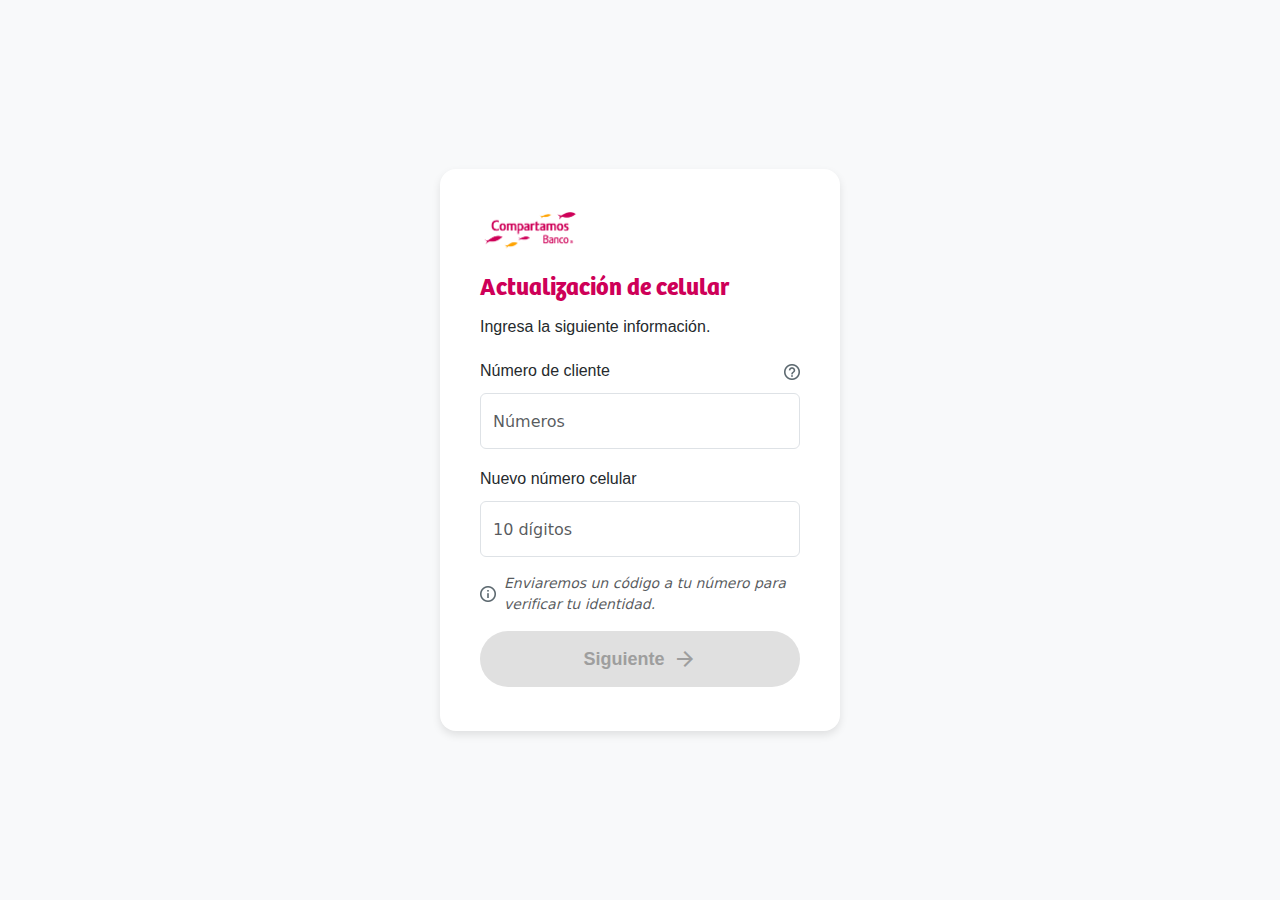
==== commit 78f2965d: "CAMBIOS" ====
--- a/actualizacion.html
+++ b/actualizacion.html
@@ -44,7 +44,7 @@
                          <input type="text" class="form-control" id="cliente" placeholder="Números" required>
                     </div>
                     <div class="mb-3">
-                         <label for="celular" class="form-label">Número celular</label>
+                         <label for="celular" class="form-label">Nuevo número celular</label>
                          <input type="tel" class="form-control" id="celular" placeholder="10 dígitos" required>
                     </div>
                     <div class="mb-3 text-muted d-flex align-items-center">
@@ -58,18 +58,21 @@
                </form>
           </div>
 
-          <!-- Modal ¡Bienvenido! -->
-          <div id="miModal" class="modal-customer-form">
-               <a href="#" class="modal-overlay"></a>
-               <div class="modal-customer-form-content">
-                    <div class="drag-indicator"></div>
-                    <h3>¡Bienvenido!</h3>
-                    <div class="modal-body">
-                         <p>Felicidades por tu registro ya tienes activo el <b> Descuento en tus Recargas desde la app
-                                   Compartamos Móvil:</b> 10% a tu línea y 5 % a otros números.</p>
-                    </div>
-               </div>
+          <!-- Modal Número de Cliente -->
+        <div id="miModal" class="modal-customer-form">
+          <a href="#" class="modal-overlay"></a>
+          <div class="modal-customer-form-content">
+              <div class="drag-indicator"></div>
+              <div class="modal-header">Número de cliente</div>
+              <div class="modal-body">
+                  <p>Tu número de cliente lo puedes encontrar en:</p>
+                  <ul>
+                      <li>En la APP Compartamos Móvil/ícono de menú en la parte superior izquierda.</li>
+                      <li>Pregunta a tu Promotor/Asesor.</li>
+                  </ul>
+              </div>
           </div>
+      </div>
      </main>
 </body>
 
--- a/assets/css/style.css
+++ b/assets/css/style.css
@@ -2010,10 +2010,16 @@
 }
 
 .bg-cb {
-    background: #FCF4F7;
+    background: #FCF4F7; /* Color de fondo rosa claro */
     position: relative;
     z-index: 5;
-
+}
+
+/* Media query para dispositivos móviles */
+@media (max-width: 768px) {
+    .bg-cb {
+        background: #FFFFFF; /* Cambia el color de fondo a blanco */
+    }
 }
 
 .bg-cb-img {
@@ -2024,8 +2030,8 @@
 
 
 .sub-text {
-    font-size: 24px;
-    line-height: 36px;
+    font-size: 20px;
+    line-height: 30px;
 
 }
 
@@ -3197,5 +3203,34 @@
 
 .icon-position-timer {
     margin-left: 4px;
-    position: fixed;
-}
+    position: absolute;
+}
+
+.footer-registre {
+    position: absolute;
+    bottom: 10px;
+    left: 20%;
+    display: flex;
+    justify-content: center;
+    text-align: center !important;
+}
+
+/* Media query para resoluciones mayores a 1440px */
+@media (min-width: 1441px) {
+    .footer-registre {
+        position: static; /* Reestablece la posición a la predeterminada */
+        bottom: auto; /* Elimina el ajuste específico de 'bottom' */
+       }
+}
+
+.space-selector {
+    margin-top: 0px; /* Aplica un margen superior de 32px para todos los dispositivos */
+    margin-bottom: 32px !important; /* Margen inferior predeterminado para escritorio */
+}
+
+/* Media query para dispositivos móviles */
+@media (max-width: 768px) {
+    .space-selector {
+        margin-bottom: 0px; /* Cambia el margen inferior a 32px en dispositivos móviles */
+    }
+}
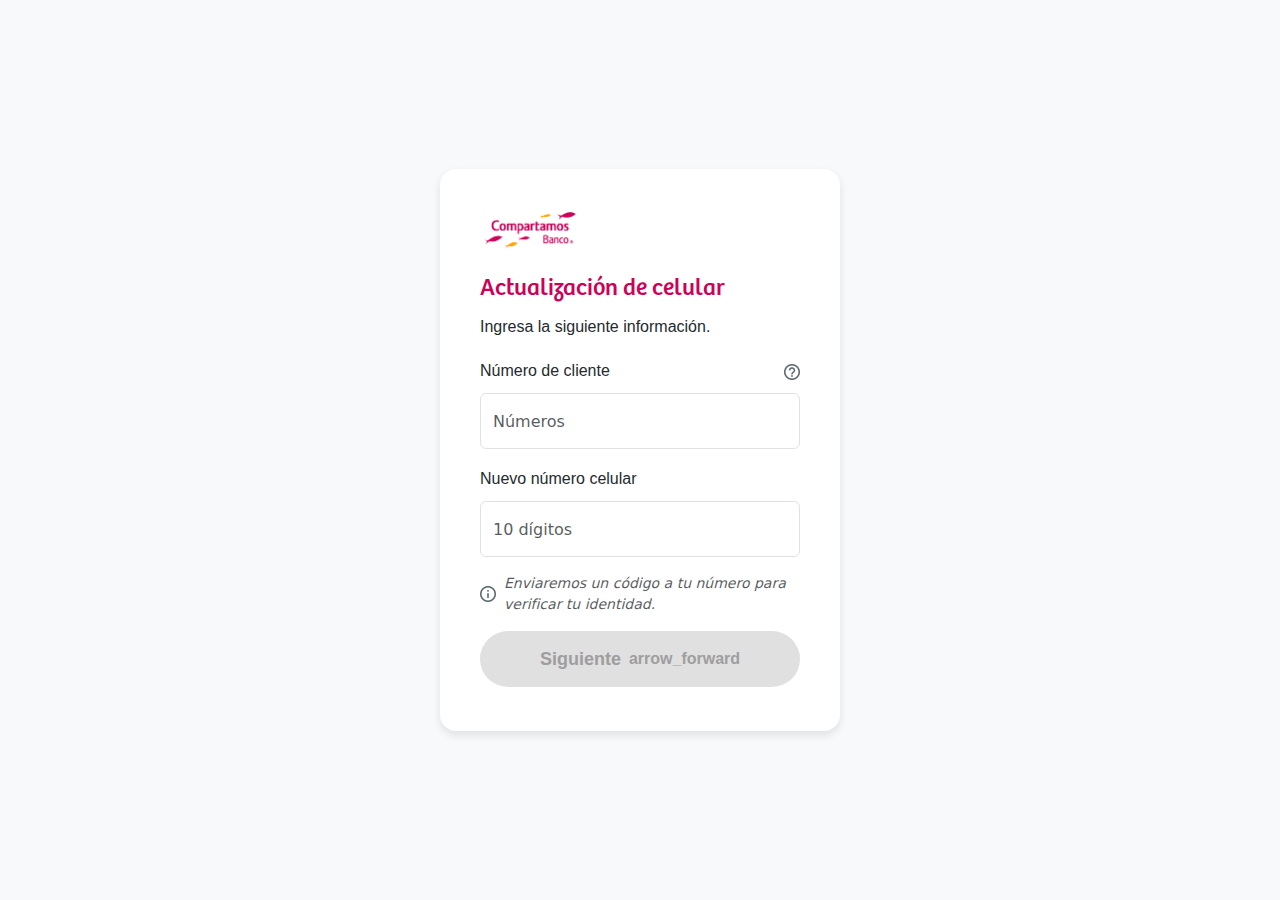
==== commit d9407fd8: "ultimos cambios" ====
--- a/actualizacion.html
+++ b/actualizacion.html
@@ -6,19 +6,19 @@
      <meta name="viewport" content="width=device-width, initial-scale=1.0">
      <meta name="robots" content="noindex">
      <meta name="googlebot" content="noindex">
-     <title>Registro</title>
+     <title>Obtén descuentos exclusivos por ser cliente de Compartamos</title>
      <meta name="description"
-          content="Conoce el baúl de los recuerdos y revive tus momentos. Gracias por formar parte de nuestros eventos en Compartamos Banco. ¡Mira la galería y disfrútala!.">
-     <meta name="keywords" content="Compartamos Banco">
-     <meta property="og:image" content="assets/img/logo_CB.png">
-     <meta property="og:title" content="Baúl de los recuerdos - Compartamos Banco">
+          content="Descubre los descuentos y beneficios de Compartamos Banco. Conoce las ofertas en salud, educación, despensa y recursos para tu negocio, ¡Aprovechalos!">
+     <meta name="keywords"
+          content="Compartamos Banco, descuentos, beneficios, ofertas, salud, educación, despensa, negocio">
+     <meta property="og:title" content="Obtén descuentos exclusivos por ser cliente de Compartamos">
      <meta property="og:description"
-          content="Nos encantó que formaras parte de los eventos donde reconocemos tu compromiso. Checa nuestra galería y revive tus mejores momentos.">
+          content="Descubre los descuentos y beneficios de Compartamos Banco. Conoce las ofertas en salud, educación, despensa y recursos para tu negocio, ¡Aprovechalos!">
+     <meta property="og:image" content="https://www.compartamos.com.mx/assets/img/logo_CB.png">
      <meta property="og:type" content="website">
-     <meta property="og:url" content="https://www.compartamos.com.mx/baul-de-los-recuerdos">
+     <meta property="og:url" content="https://www.compartamos.com.mx/descuentos-en-comercios">
      <link href="assets/css/bootstrap.min.css" rel="stylesheet">
      <link href="assets/css/style.css?v=7" rel="stylesheet">
-     <link href="assets/css/icons-fonts.css" rel="stylesheet">
      <link rel="icon" href="assets/img/favicon.ico" type="image/x-icon">
 </head>
 
@@ -59,20 +59,20 @@
           </div>
 
           <!-- Modal Número de Cliente -->
-        <div id="miModal" class="modal-customer-form">
-          <a href="#" class="modal-overlay"></a>
-          <div class="modal-customer-form-content">
-              <div class="drag-indicator"></div>
-              <div class="modal-header">Número de cliente</div>
-              <div class="modal-body">
-                  <p>Tu número de cliente lo puedes encontrar en:</p>
-                  <ul>
-                      <li>En la APP Compartamos Móvil/ícono de menú en la parte superior izquierda.</li>
-                      <li>Pregunta a tu Promotor/Asesor.</li>
-                  </ul>
-              </div>
+          <div id="miModal" class="modal-customer-form">
+               <a href="#" class="modal-overlay"></a>
+               <div class="modal-customer-form-content">
+                    <div class="drag-indicator"></div>
+                    <div class="modal-header">Número de cliente</div>
+                    <div class="modal-body">
+                         <p>Tu número de cliente lo puedes encontrar en:</p>
+                         <ul>
+                              <li>En la APP Compartamos Móvil/ícono de menú en la parte superior izquierda.</li>
+                              <li>Pregunta a tu Promotor/Asesor.</li>
+                         </ul>
+                    </div>
+               </div>
           </div>
-      </div>
      </main>
 </body>
 
--- a/assets/css/style.css
+++ b/assets/css/style.css
@@ -287,9 +287,9 @@
 }
 
 @font-face {
-    font-family: 'BreeRegular';
+    font-family: 'Bree';
     src: url('../fonts/Bree/BreeRegular.otf');
-    font-weight: 600;
+    font-weight: 800;
     font-style: normal;
     font-display: swap;
 }
@@ -377,7 +377,7 @@
 /* Estilos base para h2 dentro de main */
 main h2 {
     color: #CE0058;
-    font-family: 'BreeBold';
+    font-family: 'Bree';
     font-size: 40px;
     line-height: 56px;
     font-weight: 400;
@@ -396,7 +396,7 @@
 
 main h3 {
     color: #CE0058;
-    font-family: 'Bree-SemiBold';
+    font-family: 'Bree';
     font-size: 48px;
     /* Tamaño de fuente para h3 */
     line-height: 48px;
@@ -421,7 +421,7 @@
     font-size: 28px;
     /* Tamaño de fuente para h4 */
     color: #CE0058;
-    font-family: 'BreeBold';
+    font-family: 'Bree';
     line-height: 34px;
     font-weight: 400;
 }
@@ -449,7 +449,7 @@
     font-size: 24px;
     /* Tamaño de fuente para h5 */
     color: #CE0058;
-    font-family: 'BreeBold';
+    font-family: 'Bree';
     font-size: 24px;
     /* Tamaño de fuente para h3 */
     line-height: 32px;
@@ -460,7 +460,7 @@
     font-size: 20px;
     /* Tamaño de fuente para h6 */
     color: #CE0058;
-    font-family: 'BreeBold';
+    font-family: 'Bree';
     font-size: 18px;
     /* Tamaño de fuente para h3 */
     line-height: 24px;
@@ -718,6 +718,9 @@
     font-size: 18px;
     font-family: 'Inter', sans-serif;
     width: auto;
+    display: flex;
+    justify-content: center;
+    align-items: center;
     /* Ancho fijo para resoluciones mayores */
     height: 50px;
     border: none;
@@ -936,15 +939,12 @@
 
 .modal-body img {
     display: block;
-    margin: 0 auto;
-    max-width: 65%;
+    max-width: 100%;
 }
 
 .modal-body span {
     text-align: center;
-    color: #847770;
     font-size: 16px;
-    display: block;
 }
 
 .btn.displayDownloadOptions img {
@@ -1028,8 +1028,7 @@
         display: block;
     }
 
-    .modal-body img {
-        max-width: 100%;
+    .modal-body-1 img {
         width: 100%;
     }
 
@@ -2670,7 +2669,7 @@
     position: absolute;
     bottom: 24px;
     left: 24px;
-    background-color: #d2237a;
+    background-color: #ce0058;
     color: white;
     padding: 5px 10px;
     border-radius: 5px;
@@ -2716,7 +2715,7 @@
 }
 
 .space-link-ico-02 {
-    margin-right: 24px;
+    margin-right: 8px;
     color: #252A2D;
 }
 
@@ -2932,7 +2931,6 @@
     .container::after {
         content: "";
         display: block;
-        height: 1px;
         background-color: #ddd;
         margin: 0;
     }
@@ -3056,7 +3054,7 @@
     cursor: pointer;
     padding: 10px 15px;
     background-color: #fff;
-    font-weight: bold; /* Para el título en negritas */
+    font-weight: 600;
 }
 
 .collapsible-body {
@@ -3084,8 +3082,9 @@
 
 input[type="checkbox"]:checked + label .material-symbols-outlined {
     font-variation-settings: 'FILL' 0, 'wght' 400, 'GRAD' 0, 'opsz' 24;
-    transform: rotate(180deg);
-}
+}
+
+
 
 
 
@@ -3173,7 +3172,7 @@
 .p-text-quest {
     color: #252A2D;
     font-size: 18px;
-    font-weight: 600;
+    font-weight: 500;
 }
 
 
@@ -3234,3 +3233,347 @@
         margin-bottom: 0px; /* Cambia el margen inferior a 32px en dispositivos móviles */
     }
 }
+
+
+.grey-small {
+ color: #5E6A71;
+}
+
+.grey-small-01 {
+    color: #798388;
+}
+
+.br-8px {
+    border-radius: 8px;
+}
+
+.custom-select-location {
+    display: flex;
+    align-items: center;
+    justify-content: center;
+    padding: 0.5rem 0.5rem;
+    height: 42px;
+    width: 45%;  /* Ancho para móviles por defecto */
+    border-radius: 0.25rem;
+    border: 1px solid #ced4da;
+    position: relative;
+    cursor: pointer;
+}
+
+/* Media query para pantallas mayores a 768px */
+@media (min-width: 768px) {
+    .custom-select-location {
+        width: auto;  /* Ancho ajusta al contenido automáticamente */
+    }
+}
+
+.custom-select-location select {
+    border: none;
+    height: 38px;
+    cursor: pointer;
+    background: none;
+    box-shadow: none;
+    -webkit-appearance: none;
+       -moz-appearance: none;
+            appearance: none;
+}
+.custom-select-location select:focus {
+    outline: none;
+}
+.custom-select-location::after {
+    position: absolute;
+    right: 10px;
+    cursor: pointer;
+    color: #6c757d;
+}
+
+
+.modal-chekecd-forms {
+    padding-top: 16px;
+    padding-bottom: 16px;
+    border-bottom: 1px solid #e1e1e1;
+    border-top: 1px solid #e1e1e1;
+}
+
+.modal-chekecd-forms-second {
+    padding-top: 16px;
+    padding-bottom: 16px;
+    border-bottom: 1px solid #e1e1e1;
+}
+
+.radio-btn-category {
+    display: block !important;
+}
+
+
+/* Estilo por defecto del label */
+.modal-chekecd-forms .form-check-label {
+    color: initial; /* o el color por defecto que desees */
+}
+
+/* Estilo del label cuando el input está marcado */
+.modal-chekecd-forms .checked-label {
+    color: #CE0058;
+    font-weight: 600;
+}
+
+
+.form-control:focus {
+    color: var(--bs-body-color);
+    background-color: var(--bs-body-bg);
+    border-color: transparent;
+    outline: 0;
+    box-shadow: 0 0 0  rgba(13, 109, 253, 0);
+}
+
+
+/* Estilos básicos para el modal */
+.customer-modal-full-page {
+    display: none;
+    position: fixed;
+    z-index: 1050;
+    left: 0;
+    top: 0;
+    width: 100%;
+    height: 100%;
+    background-color: rgba(0, 0, 0, 0.5);
+    overflow: hidden;
+    outline: 0;
+    opacity: 0;
+    transition: opacity 0.3s ease;
+    justify-content: center;
+    align-items: center;
+}
+
+/* Mostrar el modal cuando el enlace con el ID correspondiente es clickeado */
+.customer-modal-full-page:target {
+    display: flex;
+    opacity: 1;
+}
+
+/* Estilos generales del modal */
+.customer-modal-full-page-content {
+    background-color: #fff;
+    padding: 40px;
+    border: 1px solid #888;
+    font-size: 20px;
+    max-width: 360px;
+    position: relative;
+    overflow: hidden;  /* Impide scroll en el contenedor principal del modal */
+}
+.customer-modal-full-page:target .customer-modal-full-page-content {
+    transform: translateY(0);
+    opacity: 1;
+}
+
+/* El overlay actuando como un enlace para cerrar el modal */
+.customer-modal-full-page .modal-overlay {
+    position: absolute;
+    top: 0;
+    left: 0;
+    width: 100%;
+    height: 100%;
+    z-index: 1;
+    cursor: pointer;
+}
+
+/* Estilos para el contenido */
+.modal-header {
+    font-weight: bold;
+    margin-bottom: 24px;
+    display: block;
+}
+
+/* Ajustes para el cuerpo del modal */
+.modal-body {
+    overflow-y: auto !important;  /* Altura máxima antes de que el scroll se active, ajusta según necesidad */
+}
+
+/* Ajustes para móviles */
+@media (max-width: 768px) {
+    .customer-modal-full-page {
+        align-items: flex-end;
+    }
+
+    .customer-modal-full-page-content {
+        width: 100%;
+        max-width: none;
+        border-radius: 20px 20px 0 0;
+        transform: translateY(100%);
+        transition: transform 0.3s ease, opacity 0.3s ease;
+    }
+
+    .customer-modal-full-page:target .customer-modal-full-page-content {
+        transform: translateY(0);
+        opacity: 1;
+    }
+
+    .drag-indicator {
+        width: 80px;
+        height: 5px;
+        background-color: #9D9D9D;
+        border-radius: 270.5px;
+        margin: 10px auto;
+        margin-bottom: 32px;
+    }
+}
+
+/* Simular el gesto de deslizar hacia abajo */
+.customer-modal-full-page-content:active {
+    transform: translateY(100%);
+    opacity: 0;
+    transition: transform 0.3s ease, opacity 0.3s ease;
+}
+
+/* Botón de cerrar */
+.modal-close {
+    position: absolute;
+    top: 16px;
+    right: 16px;
+    z-index: 2;
+    font-size: 16px;
+}
+
+.modal-close .close-button {
+    color: rgb(21, 21, 21);
+    text-decoration: none;
+}
+
+/* Estilos básicos para el modal */
+.customer-modal-full-page {
+    display: none;
+    position: fixed;
+    z-index: 1050;
+    left: 0;
+    top: 0;
+    width: 100%;
+    height: 100%;
+    background-color: rgba(0, 0, 0, 0.5);
+    overflow: hidden;
+    outline: 0;
+    opacity: 0;
+    transition: opacity 0.3s ease;
+    justify-content: center;
+    align-items: center;
+}
+
+.customer-modal-full-page:target {
+    display: flex;
+    opacity: 1;
+}
+
+/* Ajustes para móviles */
+@media (max-width: 768px) {
+    .customer-modal-full-page-content {
+        width: 100%;
+        max-width: none;
+        border-radius: 0px 0px 0 0;
+        position: fixed; /* Fija el modal en la posición sin scroll */
+        bottom: 0; /* Alinea el modal con la parte inferior de la pantalla */
+        height: 100vh; /* Altura completa de la vista */
+        overflow-y: hidden; /* Deshabilita scroll interno */
+    }
+}
+
+/* Ajustes para escritorio */
+@media (min-width: 769px) {
+    .customer-modal-full-page-content {
+        width: 80%;
+        border-radius: 20px;
+        max-width: 360px;
+        position: relative;
+        max-height: 680px; /* Altura máxima para escritorio */
+        overflow-y: hidden; /* Sin scroll interno */
+    }
+}
+
+.customer-modal-full-page-content {
+    background-color: #fff;
+    padding: 40px;
+    border: 1px solid #888;
+    font-size: 20px;
+    transform: translateY(-50px);
+    transition: transform 0.3s ease, opacity 0.3s ease;
+    opacity: 0;
+}
+
+.customer-modal-full-page:target .customer-modal-full-page-content {
+    transform: translateY(0);
+    opacity: 1;
+}
+
+/* El overlay actuando como un enlace para cerrar el modal */
+.customer-modal-full-page .modal-overlay {
+    position: absolute;
+    top: 0;
+    left: 0;
+    width: 100%;
+    height: 100%;
+    z-index: 1;
+    cursor: pointer;
+}
+
+
+
+
+
+.code-box {
+    padding: 6px;
+    display: flex;
+    align-items: center;
+    justify-content: center;
+    border-radius: 80px;
+    height: 58px;
+    border: 1px solid #AFB3B6;
+
+}
+
+.p-box {
+    margin: 0;
+
+}
+
+.p-box-small {
+    font-size: 16px;
+    color: #5E6A71;
+    margin-top: 16px;
+}
+
+.p-box-small-strong {
+    font-size: 16px;
+    color: #252A2D;
+    margin-top: 16px;
+}
+
+.p-box-text {
+    font-size: 14px;
+    line-height: 24px;
+    color: #252A2D;
+}
+
+.p-text-titlte {
+    font-size: 18px;
+    font-weight: 500;
+    color: #252A2D;
+    margin-top: 16px;
+}
+
+
+.download-button {
+    margin-top: 16px;
+    margin-bottom: 0px;
+    display: grid;
+    justify-content: center;
+    align-items: center;
+}
+
+
+
+.download-button-modal-check {
+    width: 65%;
+    display: flex; /* Usa flexbox para manejar los elementos internos */
+    flex-direction: column; /* Alinea los elementos en una columna (uno sobre otro) */
+    align-items: center; /* Centra los botones horizontalmente */
+    justify-content: center; /* Centra los botones verticalmente (opcional) */
+    margin: auto; /* Centra el contenedor `.download-button-modal-check` horizontalmente dentro de su contenedor padre */
+}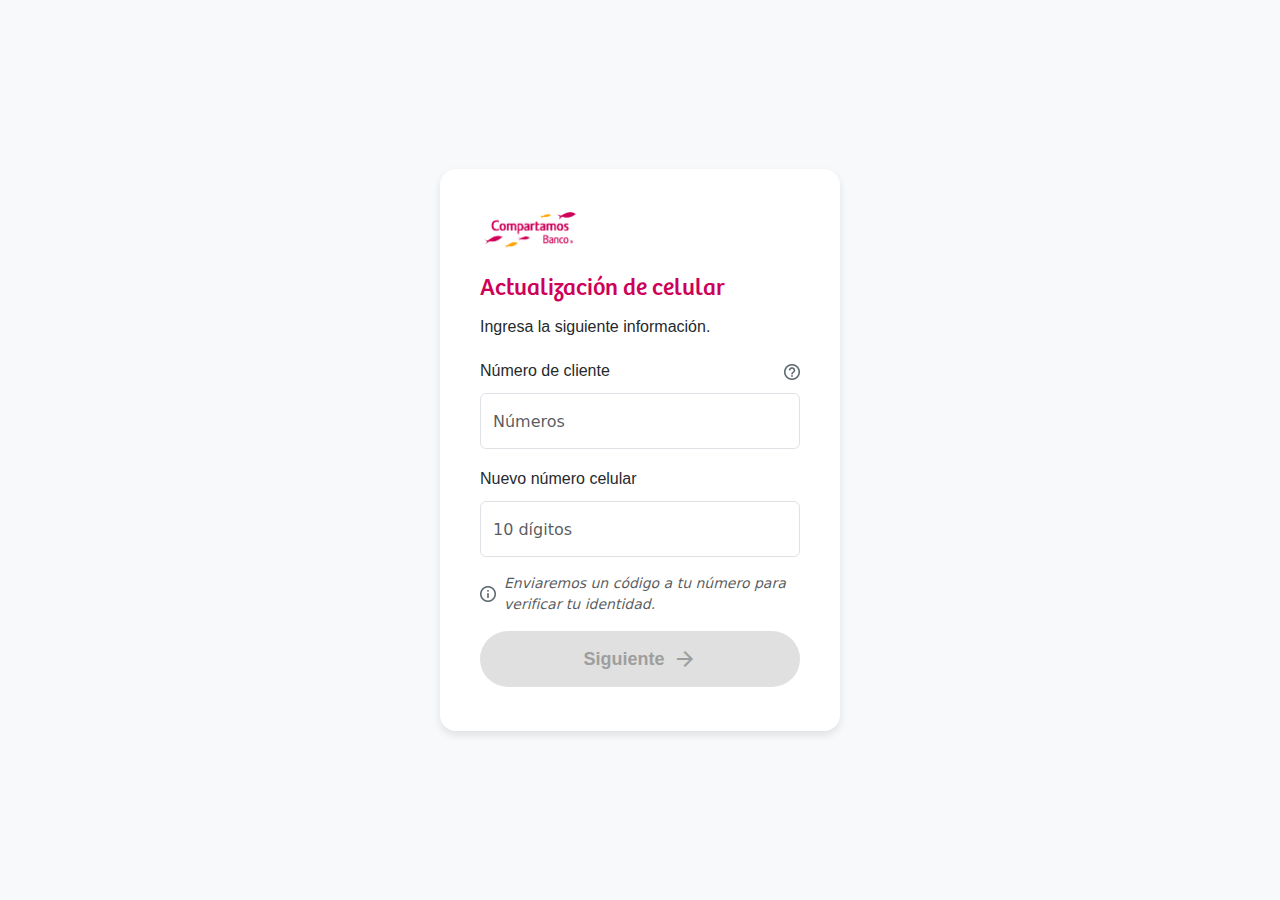
==== commit 68405453: "iconos" ====
--- a/actualizacion.html
+++ b/actualizacion.html
@@ -19,6 +19,7 @@
      <meta property="og:url" content="https://www.compartamos.com.mx/descuentos-en-comercios">
      <link href="assets/css/bootstrap.min.css" rel="stylesheet">
      <link href="assets/css/style.css?v=7" rel="stylesheet">
+     <link href="assets/css/icons-fonts.css" rel="stylesheet">
      <link rel="icon" href="assets/img/favicon.ico" type="image/x-icon">
 </head>
 
--- a/assets/css/icons-fonts.css
+++ b/assets/css/icons-fonts.css
@@ -0,0 +1,84 @@
+@font-face {
+  font-family: 'Material Symbols Outlined';
+  font-style: normal;
+  font-weight: 100 700;
+  src: url('../img/icon/arrow_forward.woff2') format('woff2');
+}
+
+.material-symbols-outlined {
+  font-family: 'Material Symbols Outlined';
+  font-weight: normal;
+  font-style: normal;
+  font-size: 24px;
+  line-height: 1;
+  letter-spacing: normal;
+  text-transform: none;
+  display: inline-block;
+  white-space: nowrap;
+  word-wrap: normal;
+  direction: ltr;
+  -webkit-font-feature-settings: 'liga';
+  -webkit-font-smoothing: antialiased;
+  font-variation-settings:
+    'FILL' 1,
+    'wght' 400,
+    'GRAD' 0,
+    'opsz' 24;
+}
+
+.image-container {
+  position: relative;
+  display: inline-block;
+}
+
+.favorite-checkbox {
+  display: none;
+}
+
+.favorite-button {
+  background: none;
+  border: none;
+  cursor: pointer;
+  outline: none;
+  position: absolute;
+  top: 10px; /* Ajusta esta posición según sea necesario */
+  right: 10px; /* Ajusta esta posición según sea necesario */
+  background-color: white;
+  border-radius: 50%;
+  box-shadow: 0px 4px 8px rgba(0, 0, 0, 0.1); /* Sombra tenue */
+  padding: 4px;
+}
+
+.favorite-icon {
+  font-variation-settings:
+    'FILL' 0,  /* Outline por defecto */
+    'wght' 400,
+    'GRAD' 0,
+    'opsz' 24;
+  color: #CE0058; /* Color del corazón */
+}
+
+/* Estilo para la clase active */
+.favorite-button.active .favorite-icon,
+.favorite-checkbox:checked + .favorite-button .favorite-icon {
+  font-variation-settings:
+    'FILL' 1,  /* Relleno cuando está activo */
+    'wght' 400,
+    'GRAD' 0,
+    'opsz' 24;
+  outline: none; /* Elimina el borde de foco predeterminado */
+}
+
+
+
+.outlined-force {
+  font-variation-settings:
+  'FILL' 0,
+  'wght' 400,
+  'GRAD' 0,
+  'opsz' 24
+
+}
+
+
+
